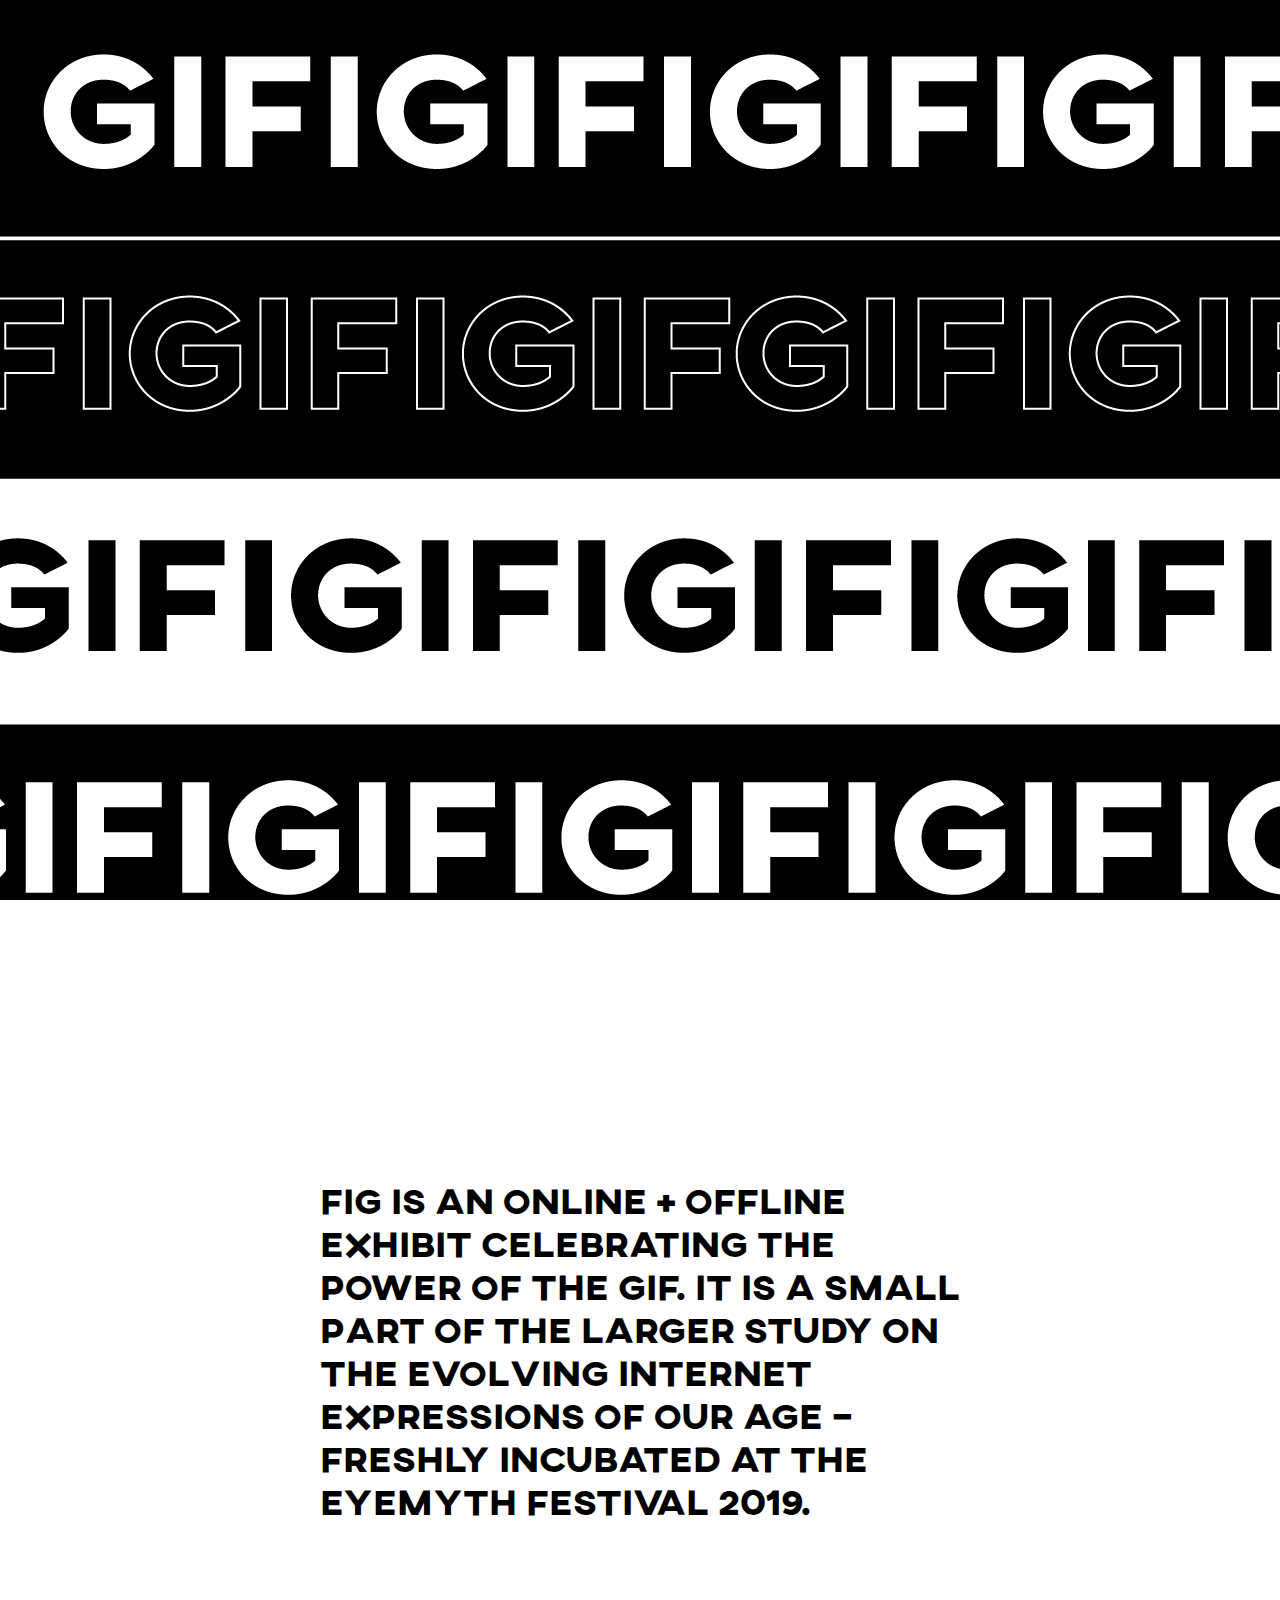
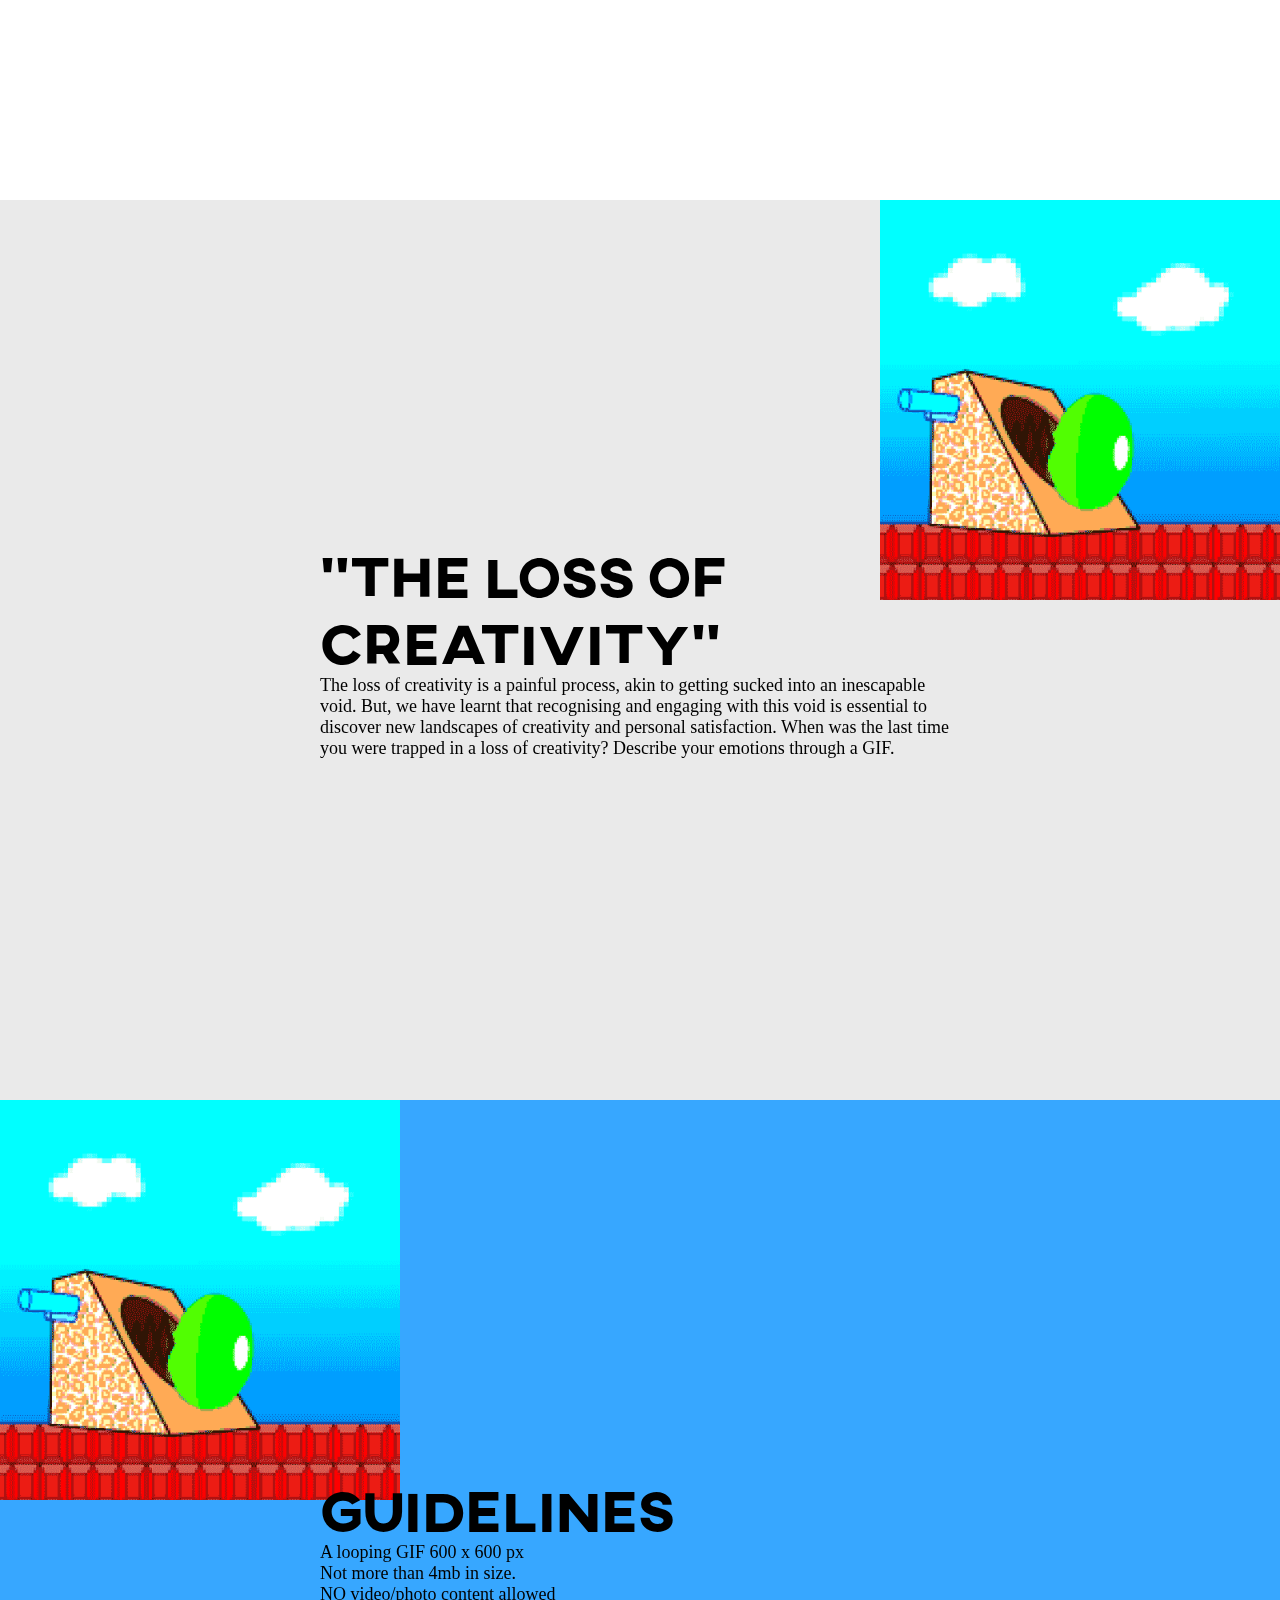
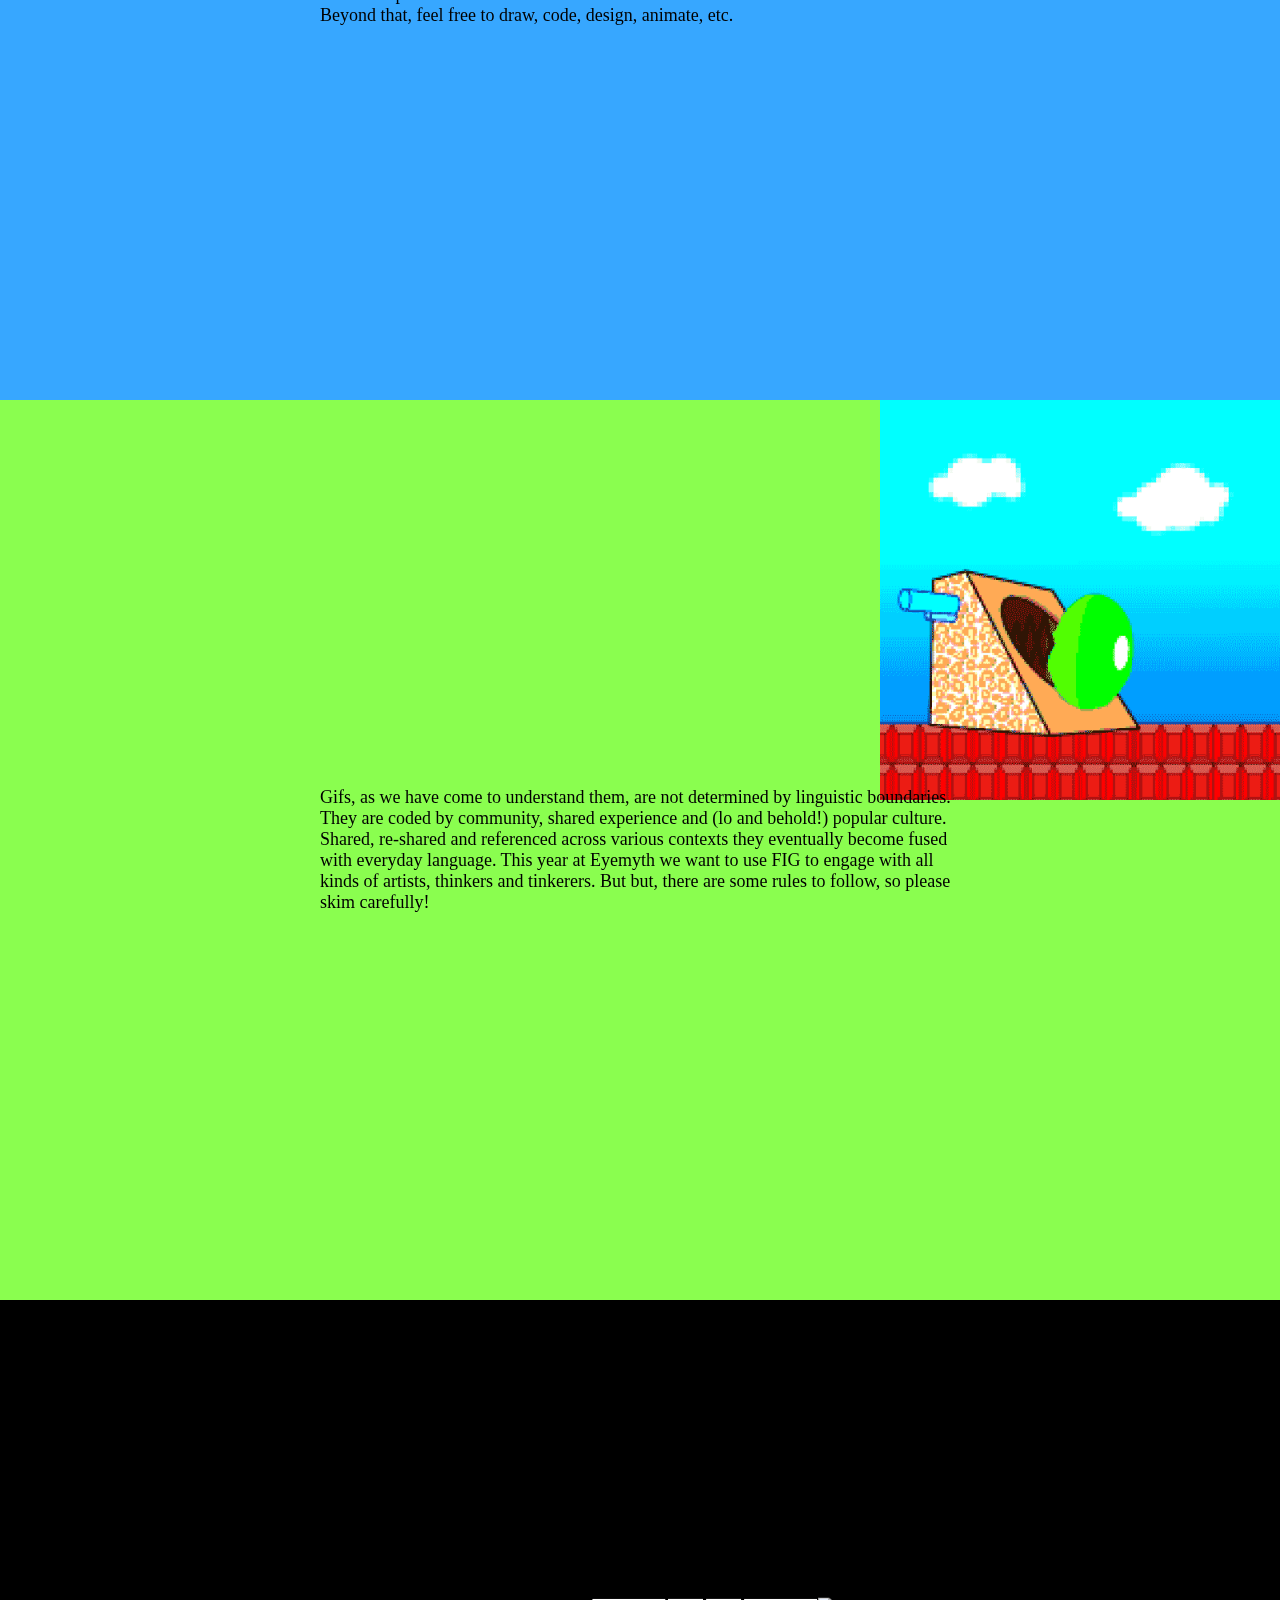
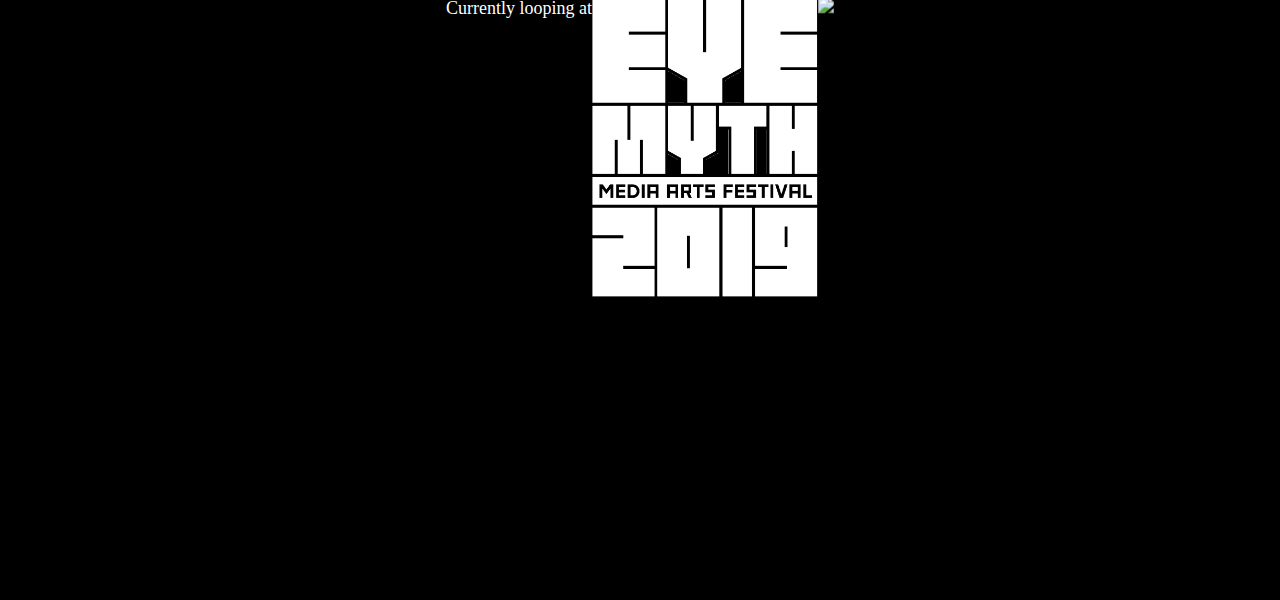
==== index.html @ 763820a2 "1.0" ====
<!DOCTYPE html>
<html lang="en">
<head>
     <link rel="stylesheet" href="assets/style.css">
  <meta charset="utf-8">
  <meta http-equiv="x-ua-compatible" content="ie=edge">
  <title>Fig Fest</title>
  <meta content="width=device-width, initial-scale=1" name="viewport" />
  <!-- <meta property="og:image" content="http://unboxfestival.com/upload/fb_image.jpg"> -->
  <!-- <meta property="og:image:type" content="image/jpg">
  <meta property="og:image:width" content="1024">
  <meta property="og:image:height" content="1024"> -->

<script src="assets/jquery.js"></script>
<script src="assets/nav.js"></script>
</head>
<body>

  <!-- <main class="Loop js-loop"> -->
<div class="block black">
  <img src="assets/header.jpg">
  <div class="fig1"></div>
  <div class="fig2"></div>
  <div class="fig3"></div>
  <div class="fig4"></div>
  <div class="opencall"><div class="submit"></div></div>
</div>

<div class="block white">
<div class="area intro">
FIG is an online + offline exhibit celebrating the power of the GIF. It is a small part of the larger study on
the evolving internet expressions of our age – freshly incubated at the Eyemyth Festival 2019.
</div>
</div>

<div class="block grey">
  <img class="gif1" src="assets/punching-machine.gif">
<div class="area theme">
<div class="heading">"The Loss of Creativity"</div>
<div class="writeup">The loss of creativity is a painful process, akin to getting sucked into an
  inescapable void. But, we have learnt that recognising and engaging with this void is
  essential to discover new landscapes of creativity and personal satisfaction. When was
  the last time you were trapped in a loss of creativity? Describe your emotions through a GIF.</div>
</div>
</div>

<div class="block blue">
  <img class="gif2" src="assets/punching-machine.gif">

<div class="area guidelines">
  <div class="heading">Guidelines</div>
  <div class="writeup">
<div>A looping GIF 600 x 600 px</div>

<div>Not more than 4mb in size.</div>

<div>NO video/photo content allowed</div>

<div>Beyond that, feel free to draw, code, design, animate, etc.</div>
</div>
</div>
</div>

<div class="block green">
  <img class="gif1" src="assets/punching-machine.gif">

  <div class="area theme">
    Gifs, as we have come to understand them, are not determined by linguistic boundaries.
    They are coded by community, shared experience and (lo and behold!) popular culture. Shared,
    re-shared and referenced across various contexts they eventually become fused with everyday language.

    This year at Eyemyth we want to use FIG to engage with all kinds of artists,
    thinkers and tinkerers. But but, there are some rules to follow, so please
    skim carefully!
  </div>
</div>
<div class="block black">

  <div class="area footer">
  <div>Currently looping at</div>
    <div class="logo">
    <img src="assets/eyemyth2019_logo.png">
  </div>
  <div class="eyemyth_gif">
<img src="assets/gaurav_2.gif">
</div>
  </div>
</div>


<!-- </main> -->









</body>
</html>
---- assets/style.css ----
@font-face {
font-family: axis_b;
src: url("AXIS-Extra-Bold-800.woff") format("woff");
}

html,
body {
  padding:0;
  margin:0;
  height: 100%;
  /* overflow: hidden; */
}

/* .Loop {
  position: relative;
  height: 100%;
  overflow: auto;
  -webkit-overflow-scrolling: touch;
}



::scrollbar {
  display: none;
} */

body{
color:#fff;
}

.block{
color:black;
font-size:18px;
position: relative;
  width:100vw;
  height:100vh;
}



.black{
  background-color: black;
}
.white{

background-color: white;
}
.intro{
  font-family: axis_b;
  font-size:36px;
  color:#000;
}
.grey{

  background-color: #EAEAEA;
}
.gif1{
  float:right;
  width:400px;
  position: sticky;
  position: -webkit-sticky;
  top:0;
}
.gif2{
  float:left;
  width:400px;
  position: sticky;
  position: -webkit-sticky;
  top:0;
}

.theme{
width:50%;
}
.heading{
  font-family: axis_b;
  font-size:56px;
}
.writeup{

}
.blue{
  background-color: #37A7FF;
}
.guidelines{
width:50%;
}
.green{
  background-color: #8AFE4F;
}
.area{
  /* background-color: grey; */
  top:50%;
  left:50%;
  transform:translate(-50%, -50%);
  /* margin:50px; */
  position: absolute;
}
.footer{
  color:white;
display: flex;
flex-wrap: nowrap;
}
.footer img{
height:300px;
}
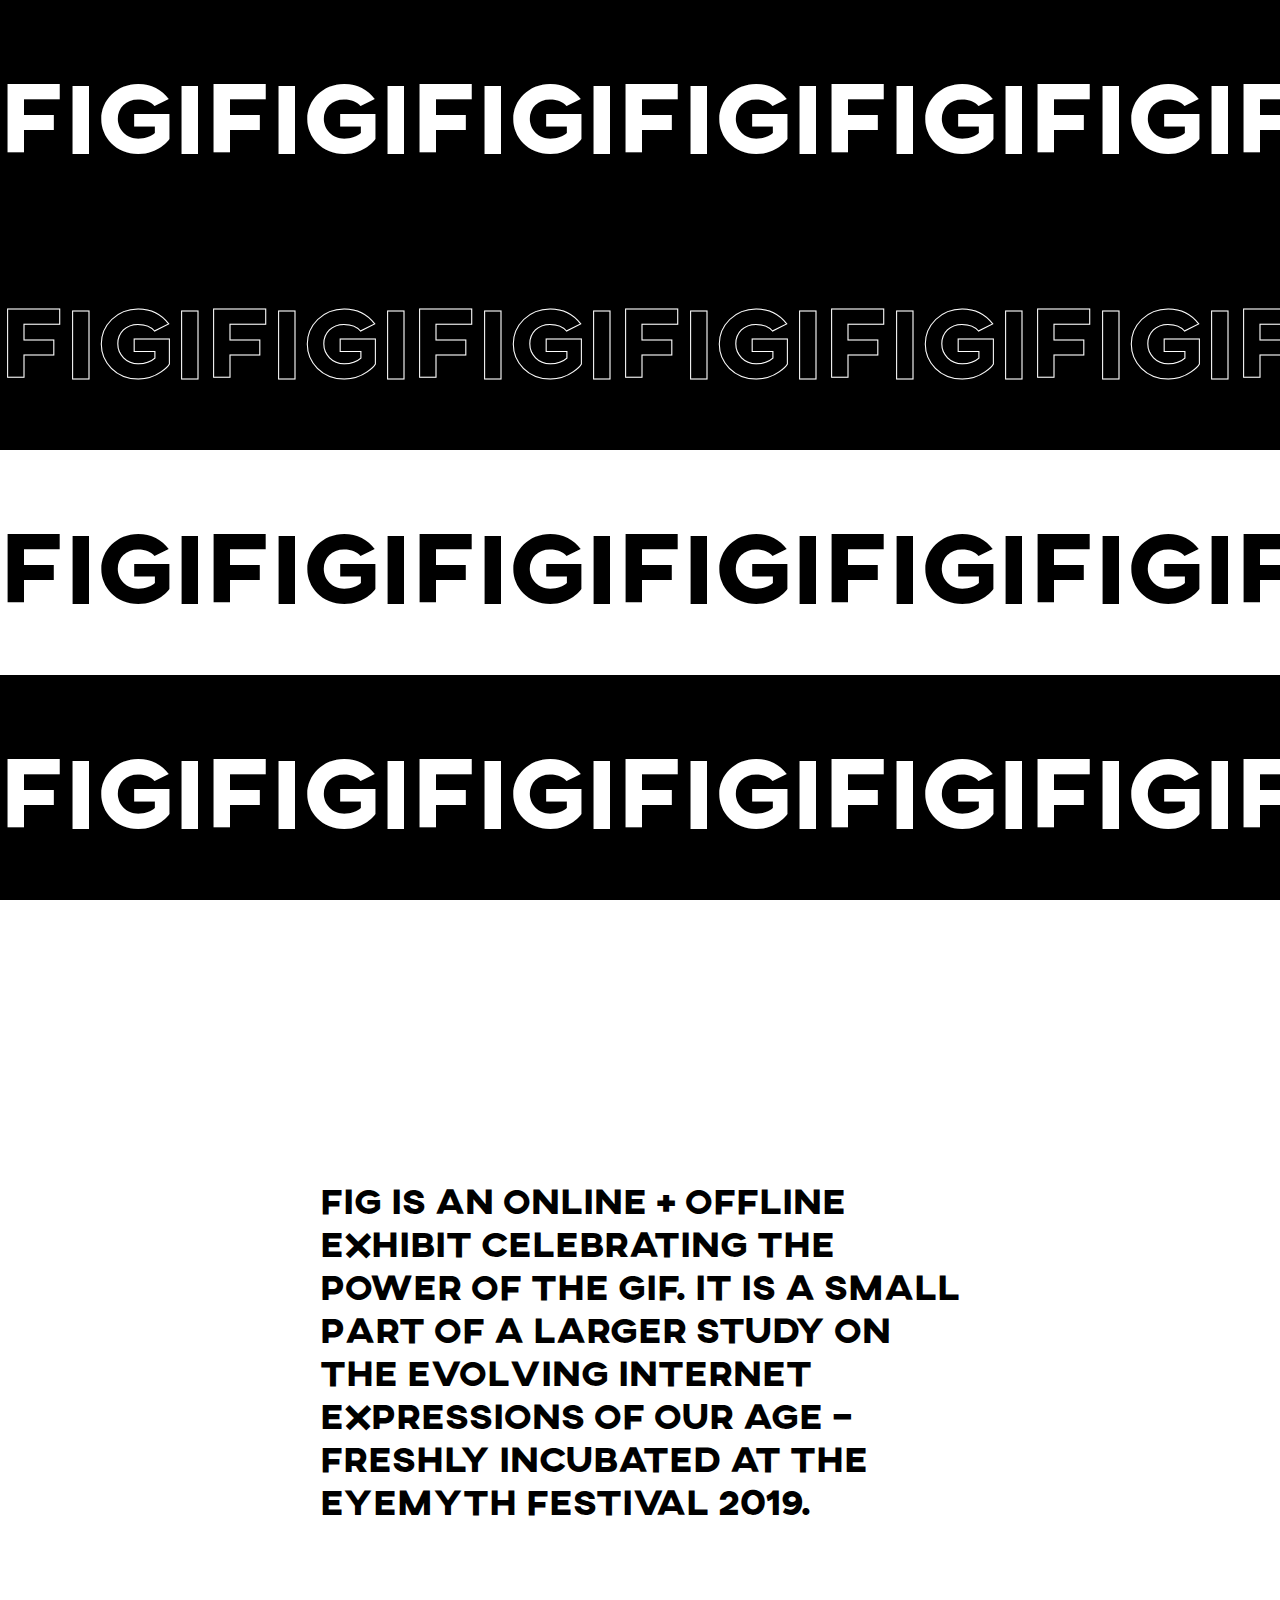
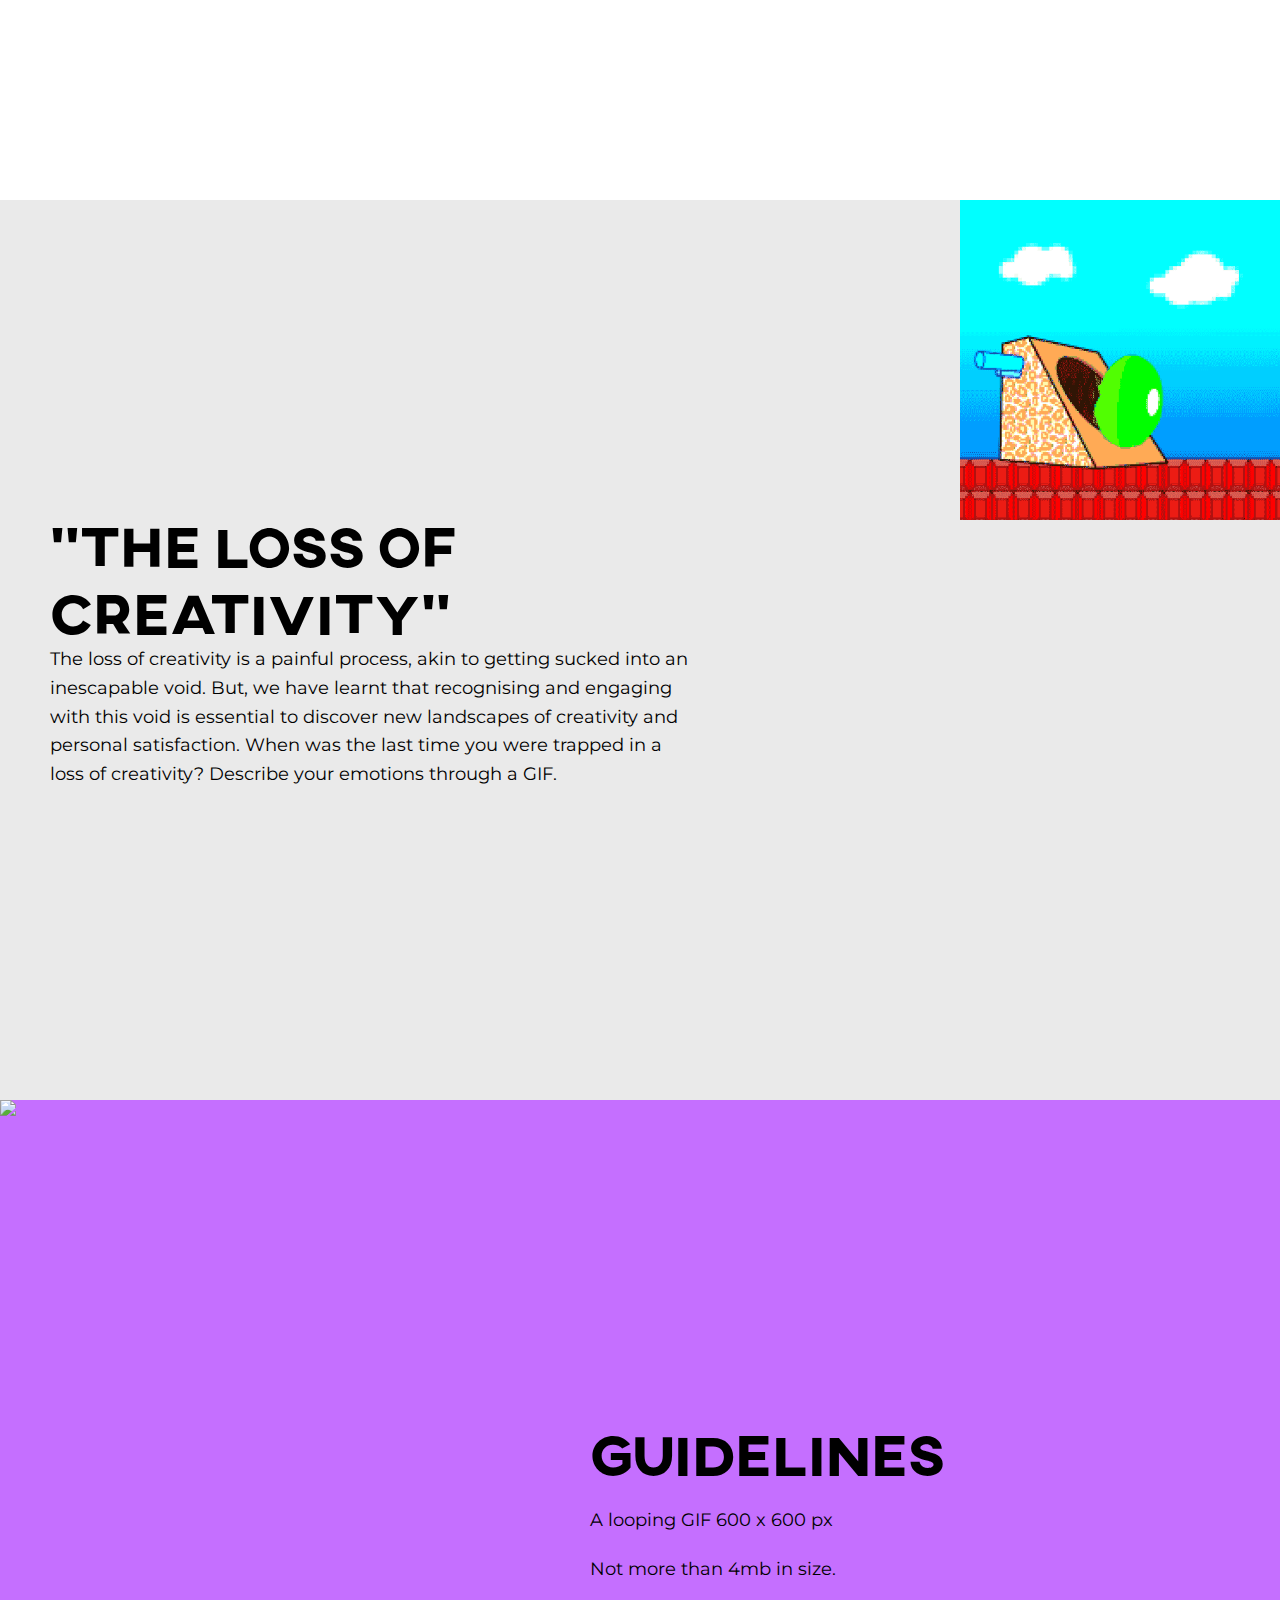
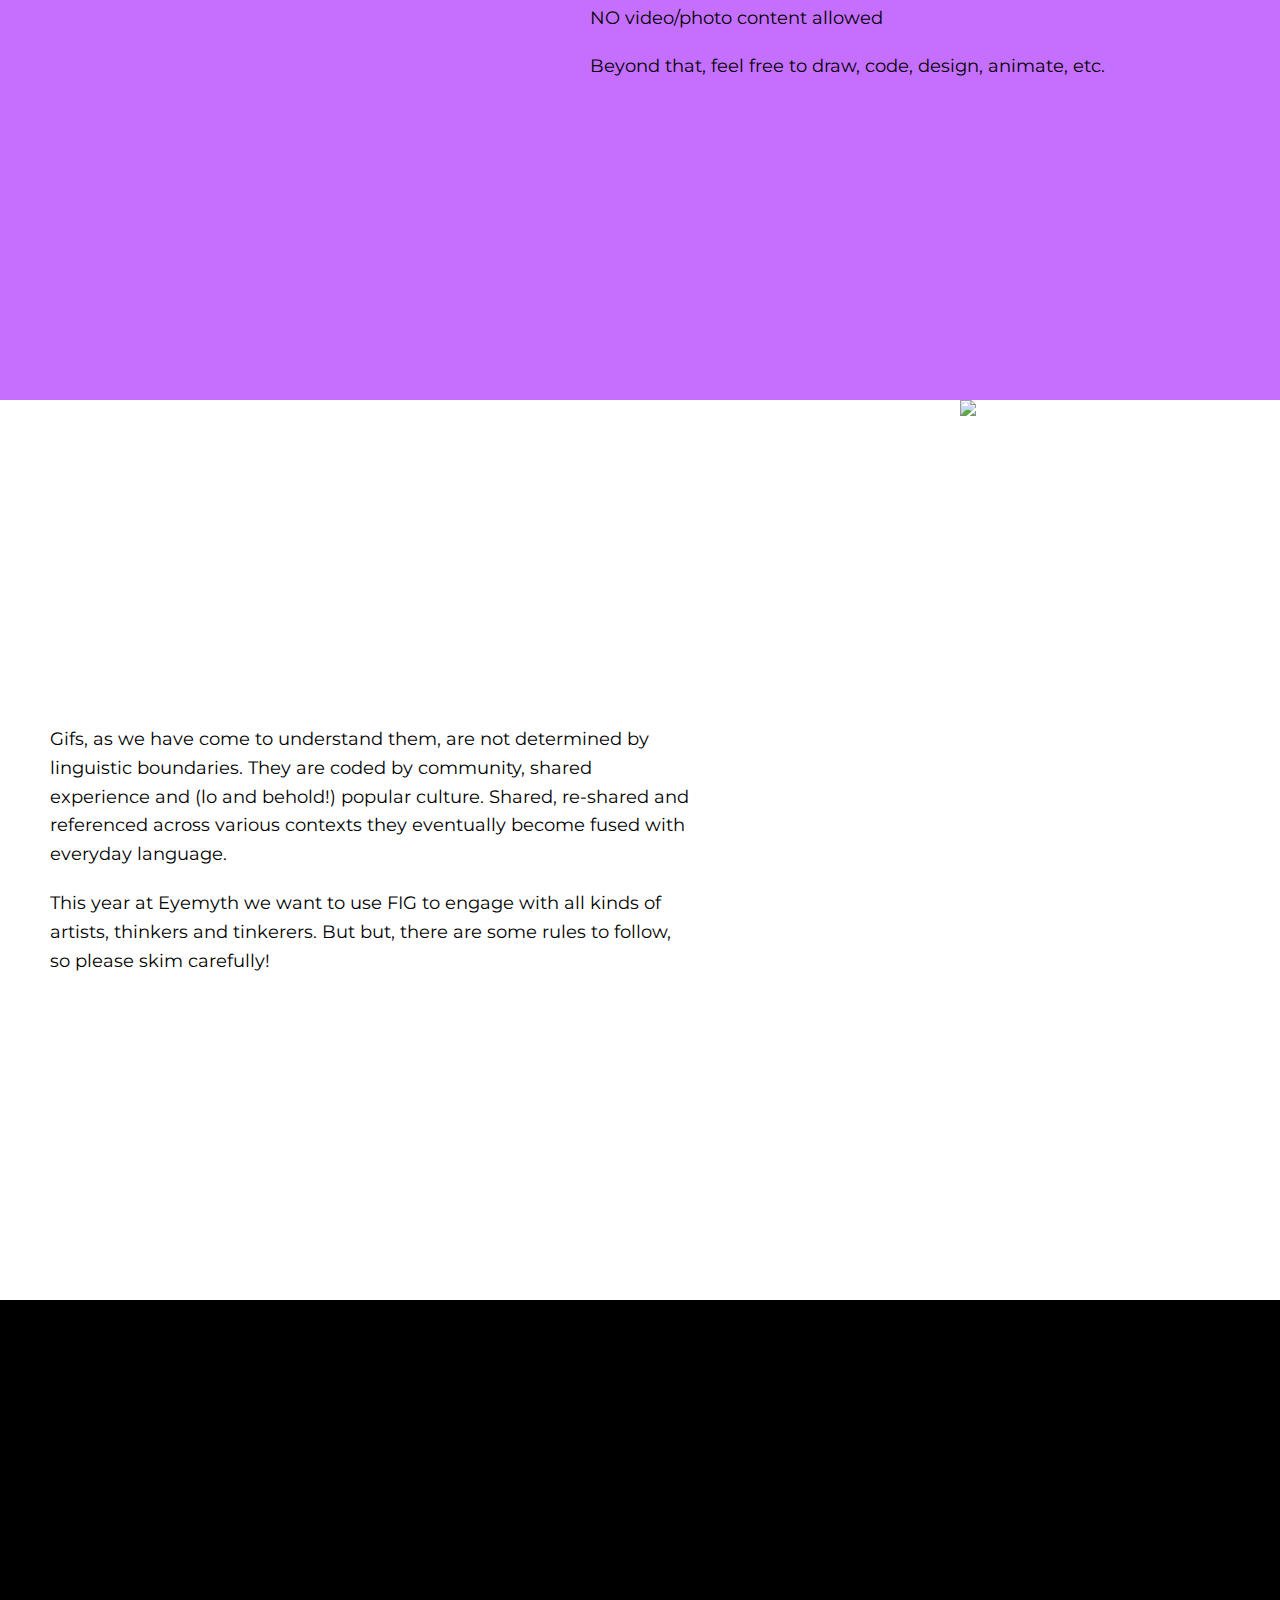
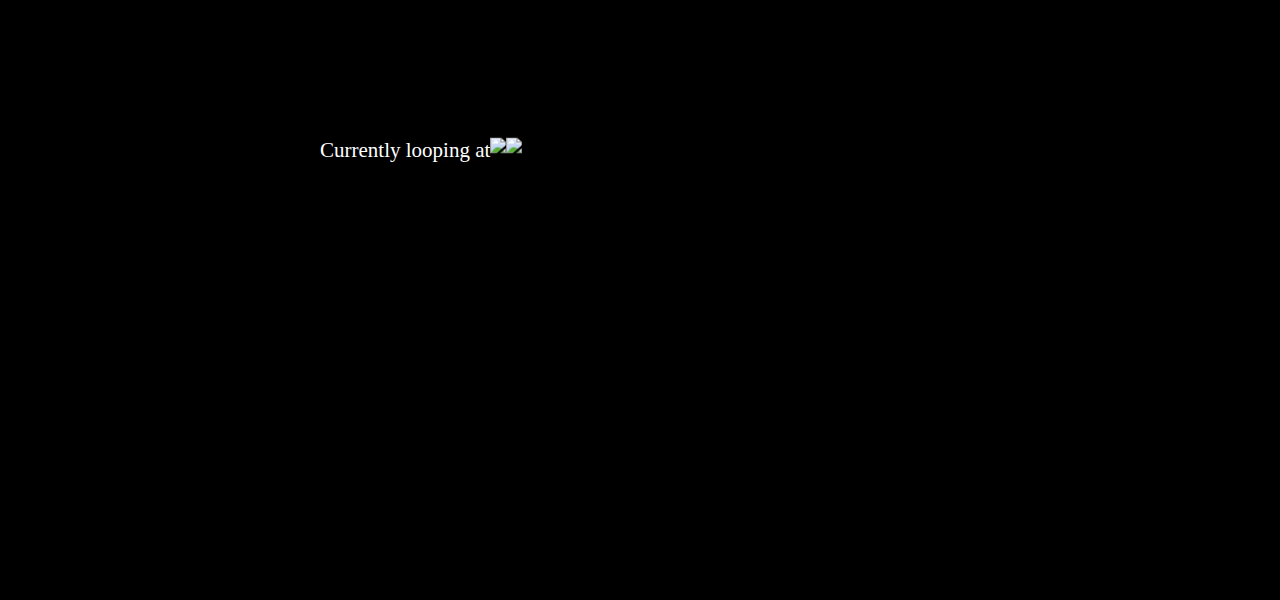
==== commit 4aba4f97: "version 1" ====
--- a/index.html
+++ b/index.html
@@ -2,6 +2,9 @@
 <html lang="en">
 <head>
      <link rel="stylesheet" href="assets/style.css">
+     <link href="https://fonts.googleapis.com/css?family=Nunito+Sans&display=swap" rel="stylesheet">
+     <link href="https://fonts.googleapis.com/css?family=Montserrat&display=swap" rel="stylesheet">
+     <link href="https://fonts.googleapis.com/css?family=Bentham&display=swap" rel="stylesheet">
   <meta charset="utf-8">
   <meta http-equiv="x-ua-compatible" content="ie=edge">
   <title>Fig Fest</title>
@@ -16,26 +19,30 @@
 </head>
 <body>
 
-  <!-- <main class="Loop js-loop"> -->
-<div class="block black">
-  <img src="assets/header.jpg">
-  <div class="fig1"></div>
-  <div class="fig2"></div>
-  <div class="fig3"></div>
-  <div class="fig4"></div>
-  <div class="opencall"><div class="submit"></div></div>
+  <main class="rick">
+    <div class="layer1">
+<div class="block black image">
+  <!-- <img src="assets/header.jpg"> -->
+  <div class="fig1"><div class="figtext"><div class="mover-1">FIGIFIGIFIGIFIGIFIGIFIGIFIGIFIGIFIGIFIGIFIGIFIGIFIGIFIGIFIGIFIGIFIGIFIG</div></div></div>
+  <div class="fig2"><div class="figtext"><div class="mover-2">FIGIFIGIFIGIFIGIFIGIFIGIFIGIFIGIFIGIFIGIFIGIFIGIFIGIFIGIFIGIFIGIFIGIFIG</div></div></div>
+  <div class="fig3"><div class="figtext"><div class="mover-3">FIGIFIGIFIGIFIGIFIGIFIGIFIGIFIGIFIGIFIGIFIGIFIGIFIGIFIGIFIGIFIGIFIGIFIG</div></div></div>
+  <div class="fig4"><div class="figtext"><div class="mover-4">FIGIFIGIFIGIFIGIFIGIFIGIFIGIFIGIFIGIFIGIFIGIFIGIFIGIFIGIFIGIFIGIFIGIFIG</div></div></div>
+  <a href="https://unboxfestival.typeform.com/to/xTHmVz" class="opencall"><div class="submit"><b>GO </b>FIG<b>URE</b></div></a>
 </div>
 
 <div class="block white">
-<div class="area intro">
-FIG is an online + offline exhibit celebrating the power of the GIF. It is a small part of the larger study on
+<div class="area">
+  <div class="intro">
+FIG is an ONLINE + OFFLINE exhibit celebrating the power of the GIF. It is a small part of a larger study on
 the evolving internet expressions of our age – freshly incubated at the Eyemyth Festival 2019.
+</div>
 </div>
 </div>
 
 <div class="block grey">
   <img class="gif1" src="assets/punching-machine.gif">
-<div class="area theme">
+<div class="area">
+  <div class="theme">
 <div class="heading">"The Loss of Creativity"</div>
 <div class="writeup">The loss of creativity is a painful process, akin to getting sucked into an
   inescapable void. But, we have learnt that recognising and engaging with this void is
@@ -43,52 +50,64 @@
   the last time you were trapped in a loss of creativity? Describe your emotions through a GIF.</div>
 </div>
 </div>
+</div>
 
 <div class="block blue">
-  <img class="gif2" src="assets/punching-machine.gif">
-
-<div class="area guidelines">
+<img class="gif2" src="assets/deepti_fig.gif">
+<div class="area">
+  <div class="guidelines">
   <div class="heading">Guidelines</div>
   <div class="writeup">
-<div>A looping GIF 600 x 600 px</div>
+<div  style="padding-top:20px">A looping GIF 600 x 600 px</div>
 
-<div>Not more than 4mb in size.</div>
+<div  style="padding-top:20px">Not more than 4mb in size.</div>
 
-<div>NO video/photo content allowed</div>
+<div  style="padding-top:20px">NO video/photo content allowed</div>
 
-<div>Beyond that, feel free to draw, code, design, animate, etc.</div>
+<div  style="padding-top:20px">Beyond that, feel free to draw, code, design, animate, etc.</div>
+</div>
 </div>
 </div>
 </div>
 
 <div class="block green">
-  <img class="gif1" src="assets/punching-machine.gif">
+<img class="gif1" src="assets/loss-of-creative-cloud.gif">
+  <div class="area">
+    <div class="theme">
+      <div class="writeup">
+    <div>Gifs, as we have come to understand them, are not determined by linguistic boundaries.
+    They are coded by community, shared experience and (lo and behold!) popular culture. Shared,
+    re-shared and referenced across various contexts they eventually become fused with everyday language.</div>
 
-  <div class="area theme">
-    Gifs, as we have come to understand them, are not determined by linguistic boundaries.
-    They are coded by community, shared experience and (lo and behold!) popular culture. Shared,
-    re-shared and referenced across various contexts they eventually become fused with everyday language.
-
-    This year at Eyemyth we want to use FIG to engage with all kinds of artists,
+    <div style="padding-top:20px">This year at Eyemyth we want to use FIG to engage with all kinds of artists,
     thinkers and tinkerers. But but, there are some rules to follow, so please
-    skim carefully!
+    skim carefully!</div>
+  </div>
+  </div>
   </div>
 </div>
-<div class="block black">
+<div class="block black2">
 
-  <div class="area footer">
-  <div>Currently looping at</div>
+  <div class="area">
+    <div class="footer">
+    <div class="sponsortext">Currently looping at</div>
+<div class="footer_images">
     <div class="logo">
-    <img src="assets/eyemyth2019_logo.png">
+    <img src="assets/eyemyth2019_logo.svg">
   </div>
   <div class="eyemyth_gif">
 <img src="assets/gaurav_2.gif">
 </div>
+</div>
+</div>
   </div>
 </div>
 
+</div>
 
-<!-- </main> -->
+
+
+</main>
 
 
 
--- a/assets/style.css
+++ b/assets/style.css
@@ -2,14 +2,21 @@
 font-family: axis_b;
 src: url("AXIS-Extra-Bold-800.woff") format("woff");
 }
-
+@font-face {
+font-family: stolz;
+src: url("The-Northern-Block-Ltd-Stolzl-Display-Medium.woff") format("woff");
+}
 html,
 body {
   padding:0;
   margin:0;
   height: 100%;
+  overflow: -moz-scrollbars-none;
+  -ms-overflow-style: none;
   /* overflow: hidden; */
 }
+body::-webkit-scrollbar { width: 0 !important }
+
 
 /* .Loop {
   position: relative;
@@ -29,23 +36,177 @@
 }
 
 .block{
+    overflow: hidden;
 color:black;
 font-size:18px;
 position: relative;
   width:100vw;
   height:100vh;
 }
-
-
-
-.black{
+.image{
+    overflow: hidden;
+  /* background-image: url("header.jpg"); */
+  background-repeat: no-repeat;
+  background-position: center;
+  background-size: cover;
+}
+.fig1{
+  color: white;
+width:100%;
+height:25vh;
+font-family: axis_b;
+background-color: black;
+position: relative;
+}
+.fig2{
+  position: relative;
+  color:black;
+  -webkit-text-stroke-width: 1px;
+   -webkit-text-stroke-color: white;
+width:100%;
+height:25vh;
+font-family: axis_b;
+background-color: black;
+}
+.fig3{
+  position: relative;
+color:black;
+width:100%;
+height:25vh;
+font-family: axis_b;
+background-color: white;
+}
+.fig4{
+  position: relative;
+  color:white;
+width:100%;
+height:25vh;
+font-family: axis_b;
+background-color: black;
+}
+.figtext{
+  font-size: 100px;
+  position: absolute;
+  top:50%;
+  left:0;
+
+  width:2565px;
+transform:translateY(-50%);
+  display: flex;
+  flex-wrap: nowrap;
+}
+.figtext .mover-1 {
+  animation: moveSlideshow 14s linear infinite;
+}
+.figtext .mover-2 {
+  animation: moveSlideshow 20s linear infinite;
+}
+.figtext .mover-3 {
+  animation: moveSlideshow 16s linear infinite;
+}
+.figtext .mover-4 {
+  animation: moveSlideshow 18s linear infinite;
+}
+@keyframes moveSlideshow {
+  100% {
+    transform: translateX(-66.6666%);
+  }
+}
+@keyframes moveSlideshow2 {
+  100% {
+    transform: translateX(66.6666%);
+  }
+}
+@keyframes moveSlideshow3 {
+  100% {
+    transform: translateX(66.6666%);
+  }
+}
+b{
+  color:#FF40FF;
+}
+.opencall{
+  opacity: 0;
+  text-decoration: none;
+  color:black;
+  font-family: axis_b;
+  top:50%;
+  left:50%;
+  transform-origin: center;
+line-height: 1;
+font-size: 21px;
+  transform: translate(-50%, -50%)rotate(-25deg);
+  position: fixed;
+  width:150px;
+  height:150px;
+  background-color: #8AFE4F;
+  border-radius:50%;
+}
+.opencallpop{
+  animation: pop .4s;
+}
+.block a:hover{
+  box-shadow:
+  inset 0 0 50px #fff,      /* inner white */
+  inset 20px 0 80px #f0f,   /* inner left magenta short */
+      inset -20px 0 80px #0ff,  /* inner right cyan short */
+      inset 20px 0 300px #f0f,  /* inner left magenta broad */
+      inset -20px 0 300px #0ff, /* inner right cyan broad */
+      0 0 20px #fff,            /* outer white */
+      -10px 0 40px #f0f,        /* outer left magenta */
+      10px 0 40px #0ff;         /* outer right cyan */
+
+}
+@keyframes pop {
+0%{
+transform: scale(.5)rotate(0deg);
+}
+50%{
+transform: scale(1.2)rotate(-30deg);
+}
+100%{
+transform: scale(1s)rotate(-25deg);
+}
+}
+.submit{
+  transform-origin: center;
+  top:50%;
+  left:50%;
+  transform: translate(-50%, -50%)rotate(2deg);
+  position: absolute;
+}
+.layer2{
+  /* z-index:2; */
+  /* position: absolute; */
+  top:0;
+  left:0;
+}
+.block2{
+  /* background-color: red; */
+  /* opacity: .5; */
+  width:100vw;
+  height:95vh;
+}
+
+.black,
+.black2{
+width:100vw;
   background-color: black;
 }
+.black img{
+  width:100vw;
+}
 .white{
 
 background-color: white;
 }
 .intro{
+  top:50%;
+  left:50%;
+  transform:translate(-50%, -50%);
+  position: absolute;
+  padding:50px;
+  width:50%;
   font-family: axis_b;
   font-size:36px;
   color:#000;
@@ -54,22 +215,24 @@
 
   background-color: #EAEAEA;
 }
+
 .gif1{
   float:right;
-  width:400px;
+  width:320px;
+  position: sticky;
+  position: -webkit-sticky;
+  top:0px;
+}
+.gif2{
+  float:left;
+  width:320px;
   position: sticky;
   position: -webkit-sticky;
   top:0;
 }
-.gif2{
-  float:left;
-  width:400px;
-  position: sticky;
-  position: -webkit-sticky;
-  top:0;
-}
 
 .theme{
+    padding:50px;
 width:50%;
 }
 .heading{
@@ -77,30 +240,171 @@
   font-size:56px;
 }
 .writeup{
-
+  line-height: 1.6;
+  font-family: 'Montserrat', sans-serif;
+font-size:18px;
+}
+a{
+  /* color: #33ccff; */
+  font-family: axis_b;
 }
 .blue{
-  background-color: #37A7FF;
+  background-color: #C56FFF;
 }
 .guidelines{
+  float:right;
+    padding:50px;
 width:50%;
 }
 .green{
-  background-color: #8AFE4F;
+  background-color: #fff;
 }
 .area{
+  /* background-color: red; */
+  width:100%;
   /* background-color: grey; */
   top:50%;
-  left:50%;
-  transform:translate(-50%, -50%);
+  left:0;
+  transform:translateY(-50%);
   /* margin:50px; */
   position: absolute;
 }
 .footer{
+  top:50%;
+  left:50%;
+  transform:translate(-50%, -50%);
+  position: absolute;
+  width:50%;
+    padding:50px;
   color:white;
 display: flex;
+flex-wrap: wrap;
+}
+.footer_images{
+display: flex;
 flex-wrap: nowrap;
 }
-.footer img{
+.logo img,
+.eyemyth_gif img{
 height:300px;
 }
+.sponsortext{
+  font-size: 21px;
+  color:white;
+  font-family: stolz;
+}
+@media (max-width:600px){
+.figtext{
+  font-size: 81px;
+}
+
+.intro{
+  padding:10px;
+  width:90%;
+  font-size:27px;
+}
+.area{
+  width:90%;
+  top:50%;
+  left:50%;
+  transform:translate(-50%, -50%);
+}
+.theme{
+  /* background-color: red; */
+    padding:10px;
+width:90%;
+}
+.heading{
+  font-family: axis_b;
+  font-size:32px;
+}
+.footer{
+  align-items: center;
+  justify-content: center;
+  /* background-color: blue; */
+  width:90%;
+    padding:10px;
+}
+.guidelines{
+  float:left;
+/* background-color: yellow; */
+    padding:10px;
+width:90%;
+}
+.logo img,
+.eyemyth_gif img{
+height:auto;
+width:200px;
+}
+.footer_images{
+  align-items: center;
+  justify-content: center;
+flex-wrap: wrap;
+}
+.sponsortext{
+  font-size: 18px;
+
+}
+.gif1,
+.gif2{
+  width:150px;
+}
+}
+
+@media (max-width:350px){
+  .figtext{
+    font-size: 70px;
+  }
+
+.intro{
+  padding:10px;
+  width:95%;
+  font-size:24px;
+}
+.area{
+  width:95%;
+  top:50%;
+  left:50%;
+  transform:translate(-50%, -50%);
+}
+.theme{
+  /* background-color: red; */
+    padding:10px;
+width:95%;
+}
+.heading{
+  font-family: axis_b;
+  font-size:30px;
+}
+.footer{
+  align-items: center;
+  justify-content: center;
+  /* background-color: blue; */
+  width:95%;
+    padding:10px;
+}
+.guidelines{
+  float:left;
+/* background-color: yellow; */
+    padding:10px;
+width:95%;
+}
+.logo img,
+.eyemyth_gif img{
+height:auto;
+width:150px;
+}
+.footer_images{
+  align-items: center;
+  justify-content: center;
+flex-wrap: wrap;
+}
+.sponsortext{
+  font-size: 14px;
+
+}
+.gif1,
+.gif2{
+  width:120px;
+}
+}
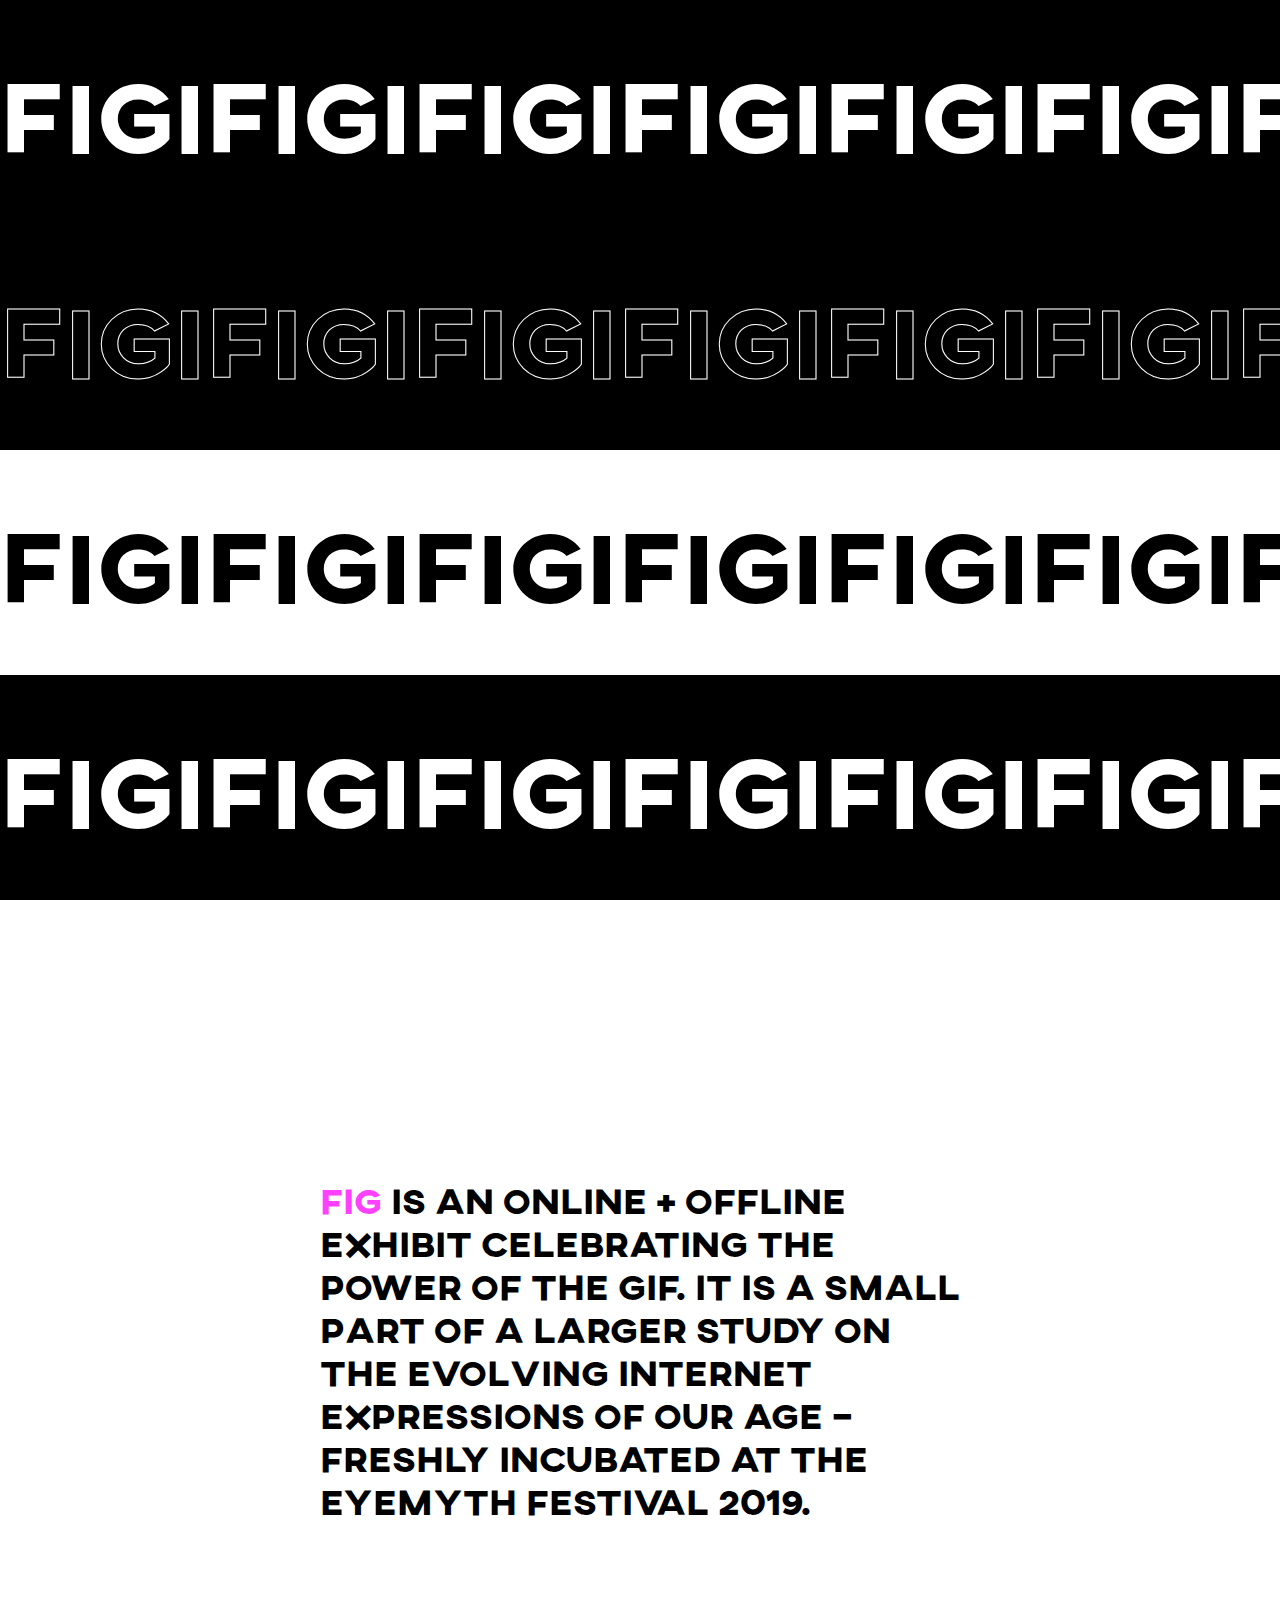
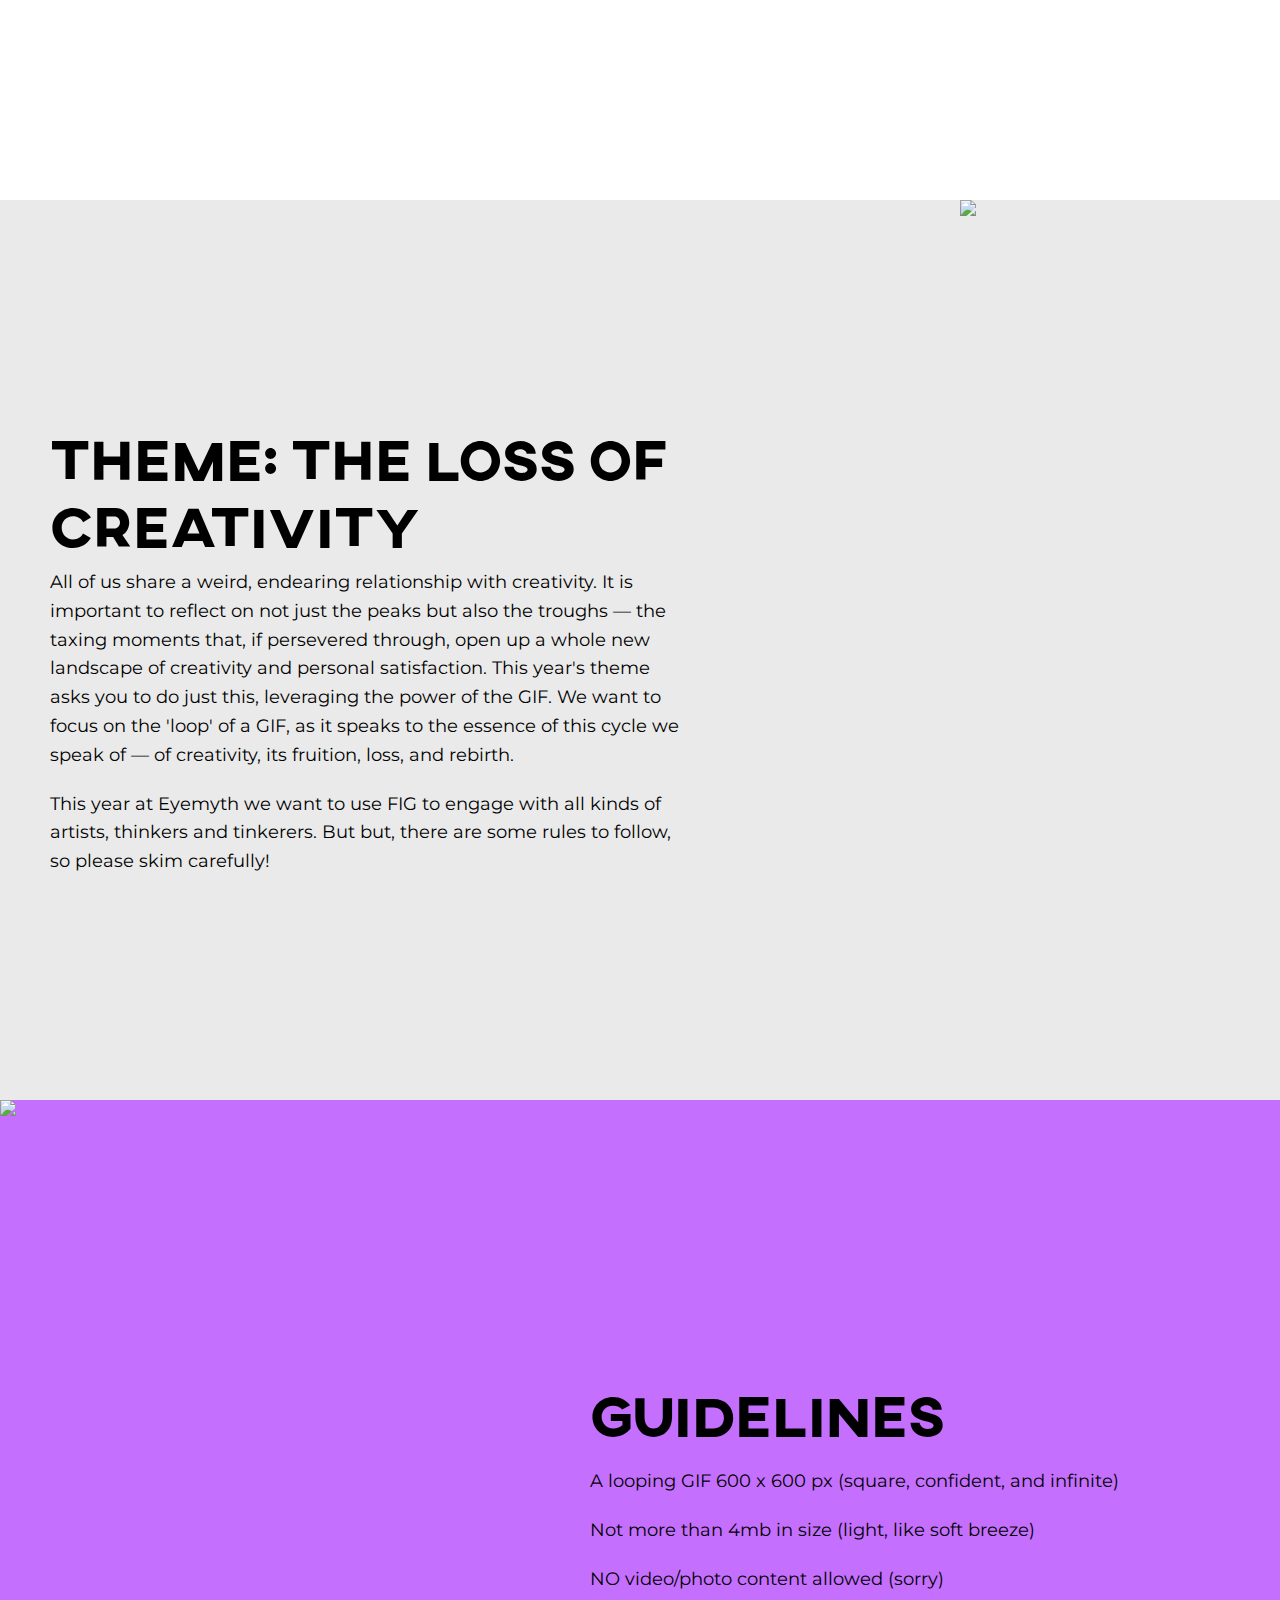
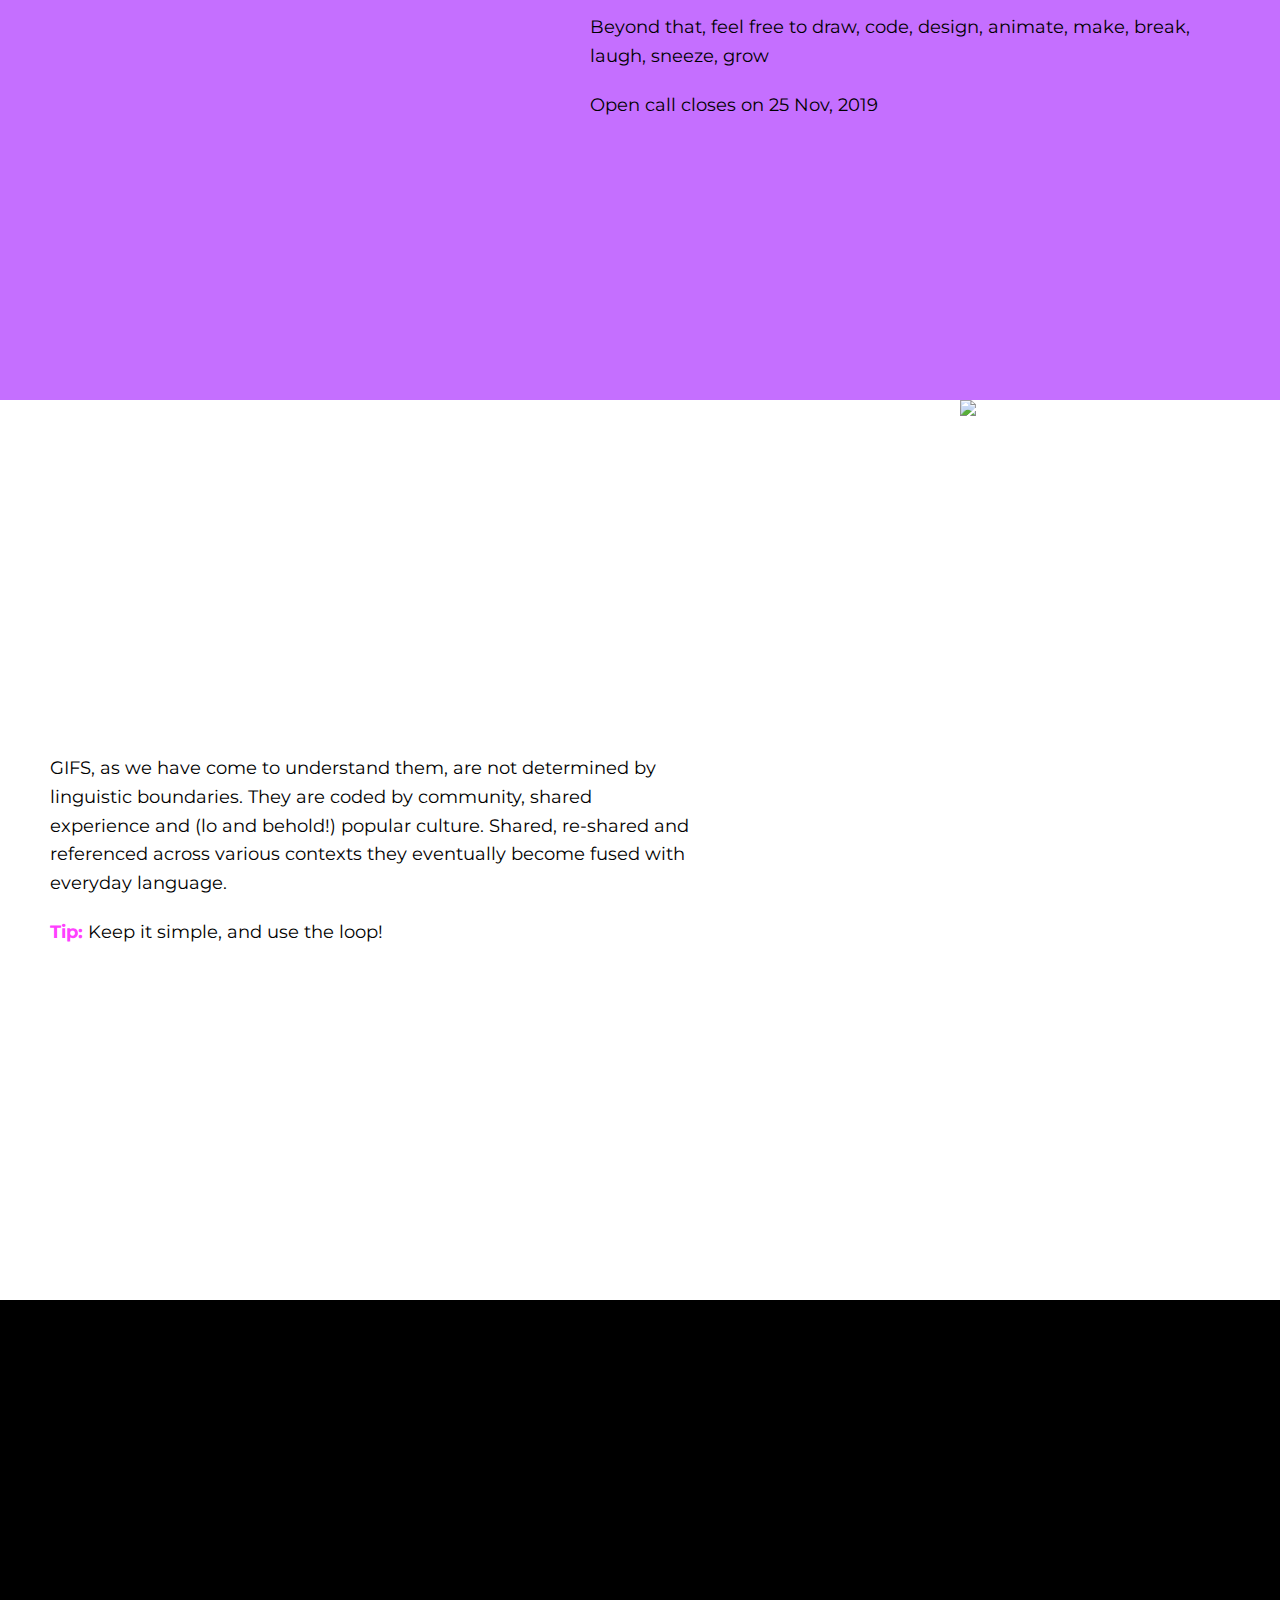
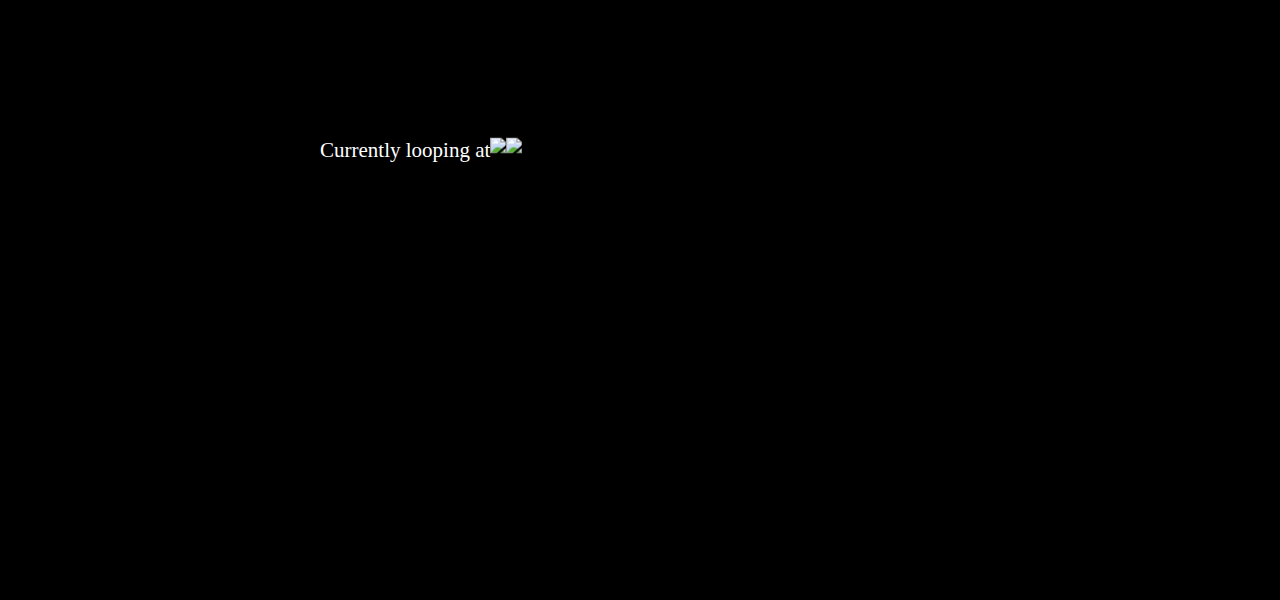
==== commit 7ee0cacf: "sda" ====
--- a/index.html
+++ b/index.html
@@ -3,7 +3,7 @@
 <head>
      <link rel="stylesheet" href="assets/style.css">
      <link href="https://fonts.googleapis.com/css?family=Nunito+Sans&display=swap" rel="stylesheet">
-     <link href="https://fonts.googleapis.com/css?family=Montserrat&display=swap" rel="stylesheet">
+<link href="https://fonts.googleapis.com/css?family=Montserrat:400,700&display=swap" rel="stylesheet">
      <link href="https://fonts.googleapis.com/css?family=Bentham&display=swap" rel="stylesheet">
   <meta charset="utf-8">
   <meta http-equiv="x-ua-compatible" content="ie=edge">
@@ -27,27 +27,39 @@
   <div class="fig2"><div class="figtext"><div class="mover-2">FIGIFIGIFIGIFIGIFIGIFIGIFIGIFIGIFIGIFIGIFIGIFIGIFIGIFIGIFIGIFIGIFIGIFIG</div></div></div>
   <div class="fig3"><div class="figtext"><div class="mover-3">FIGIFIGIFIGIFIGIFIGIFIGIFIGIFIGIFIGIFIGIFIGIFIGIFIGIFIGIFIGIFIGIFIGIFIG</div></div></div>
   <div class="fig4"><div class="figtext"><div class="mover-4">FIGIFIGIFIGIFIGIFIGIFIGIFIGIFIGIFIGIFIGIFIGIFIGIFIGIFIGIFIGIFIGIFIGIFIG</div></div></div>
+  <div class="fig5"><div class="figtext2"><div class="mover-5">OPEN&nbspCALL&nbspENDS&nbsp25&nbspNOV&nbsp2019&nbspOPEN&nbspCALL&nbspENDS&nbsp25&nbspNOV&nbsp2019&nbsp</div></div></div>
+
   <a href="https://unboxfestival.typeform.com/to/xTHmVz" class="opencall"><div class="submit"><b>GO </b>FIG<b>URE</b></div></a>
 </div>
 
 <div class="block white">
 <div class="area">
   <div class="intro">
-FIG is an ONLINE + OFFLINE exhibit celebrating the power of the GIF. It is a small part of a larger study on
+<b>FIG</b> is an ONLINE + OFFLINE exhibit celebrating the power of the GIF. It is a small part of a larger study on
 the evolving internet expressions of our age – freshly incubated at the Eyemyth Festival 2019.
 </div>
 </div>
 </div>
 
 <div class="block grey">
-  <img class="gif1" src="assets/punching-machine.gif">
+  <img class="gif1" src="assets/saket-ghaisas.gif">
 <div class="area">
   <div class="theme">
-<div class="heading">"The Loss of Creativity"</div>
-<div class="writeup">The loss of creativity is a painful process, akin to getting sucked into an
-  inescapable void. But, we have learnt that recognising and engaging with this void is
-  essential to discover new landscapes of creativity and personal satisfaction. When was
-  the last time you were trapped in a loss of creativity? Describe your emotions through a GIF.</div>
+<div class="heading">Theme: The Loss of Creativity</div>
+<div class="writeup" style="padding-top:10px">All of us share a weird, endearing relationship with creativity.
+  It is important to reflect on not just the peaks but also the troughs — the taxing moments that,
+  if persevered through, open up a whole new landscape of creativity and personal satisfaction.
+  This year's theme asks you to do just this, leveraging the power of the GIF. We want to focus
+  on the 'loop' of a GIF, as it speaks to the essence of this cycle we speak of — of creativity,
+  its fruition, loss, and rebirth.
+
+
+      <div style="padding-top:20px">This year at Eyemyth we want to use FIG to engage with all kinds of artists,
+      thinkers and tinkerers. But but, there are some rules to follow, so please
+      skim carefully!</div>
+    </div>
+
+
 </div>
 </div>
 </div>
@@ -58,13 +70,16 @@
   <div class="guidelines">
   <div class="heading">Guidelines</div>
   <div class="writeup">
-<div  style="padding-top:20px">A looping GIF 600 x 600 px</div>
+<div  style="padding-top:20px">A looping GIF 600 x 600 px (square, confident, and infinite)</div>
 
-<div  style="padding-top:20px">Not more than 4mb in size.</div>
+<div  style="padding-top:20px">Not more than 4mb in size (light, like soft breeze)</div>
 
-<div  style="padding-top:20px">NO video/photo content allowed</div>
+<div  style="padding-top:20px">NO video/photo content allowed (sorry)</div>
 
-<div  style="padding-top:20px">Beyond that, feel free to draw, code, design, animate, etc.</div>
+<div  style="padding-top:20px">Beyond that, feel free to draw, code, design, animate, make, break, laugh, sneeze, grow</div>
+
+<div class="dates" style="padding-top:20px">Open call closes on 25 Nov, 2019</div>
+<div></div>
 </div>
 </div>
 </div>
@@ -75,13 +90,11 @@
   <div class="area">
     <div class="theme">
       <div class="writeup">
-    <div>Gifs, as we have come to understand them, are not determined by linguistic boundaries.
+    <div>GIFS, as we have come to understand them, are not determined by linguistic boundaries.
     They are coded by community, shared experience and (lo and behold!) popular culture. Shared,
     re-shared and referenced across various contexts they eventually become fused with everyday language.</div>
+    <div class="dates" style="padding-top:20px"><b>Tip:</b> Keep it simple, and use the loop!</div>
 
-    <div style="padding-top:20px">This year at Eyemyth we want to use FIG to engage with all kinds of artists,
-    thinkers and tinkerers. But but, there are some rules to follow, so please
-    skim carefully!</div>
   </div>
   </div>
   </div>
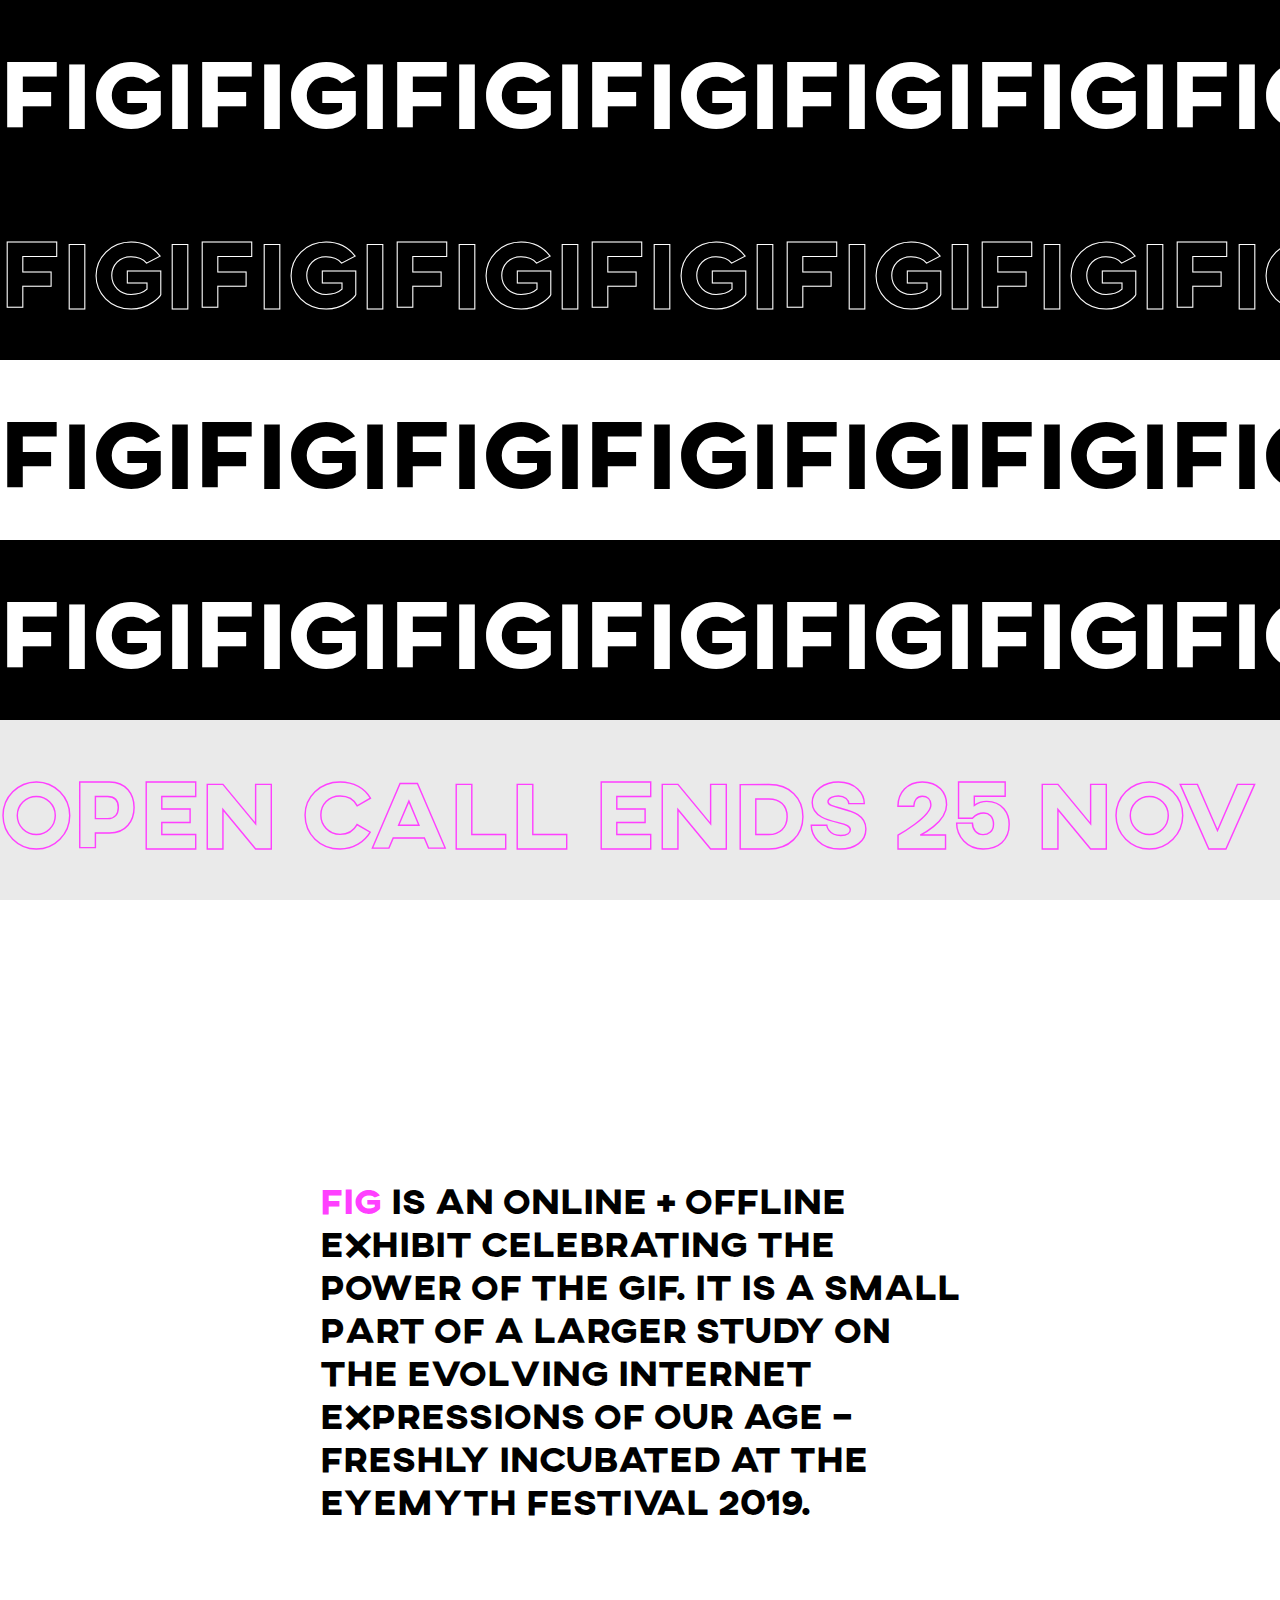
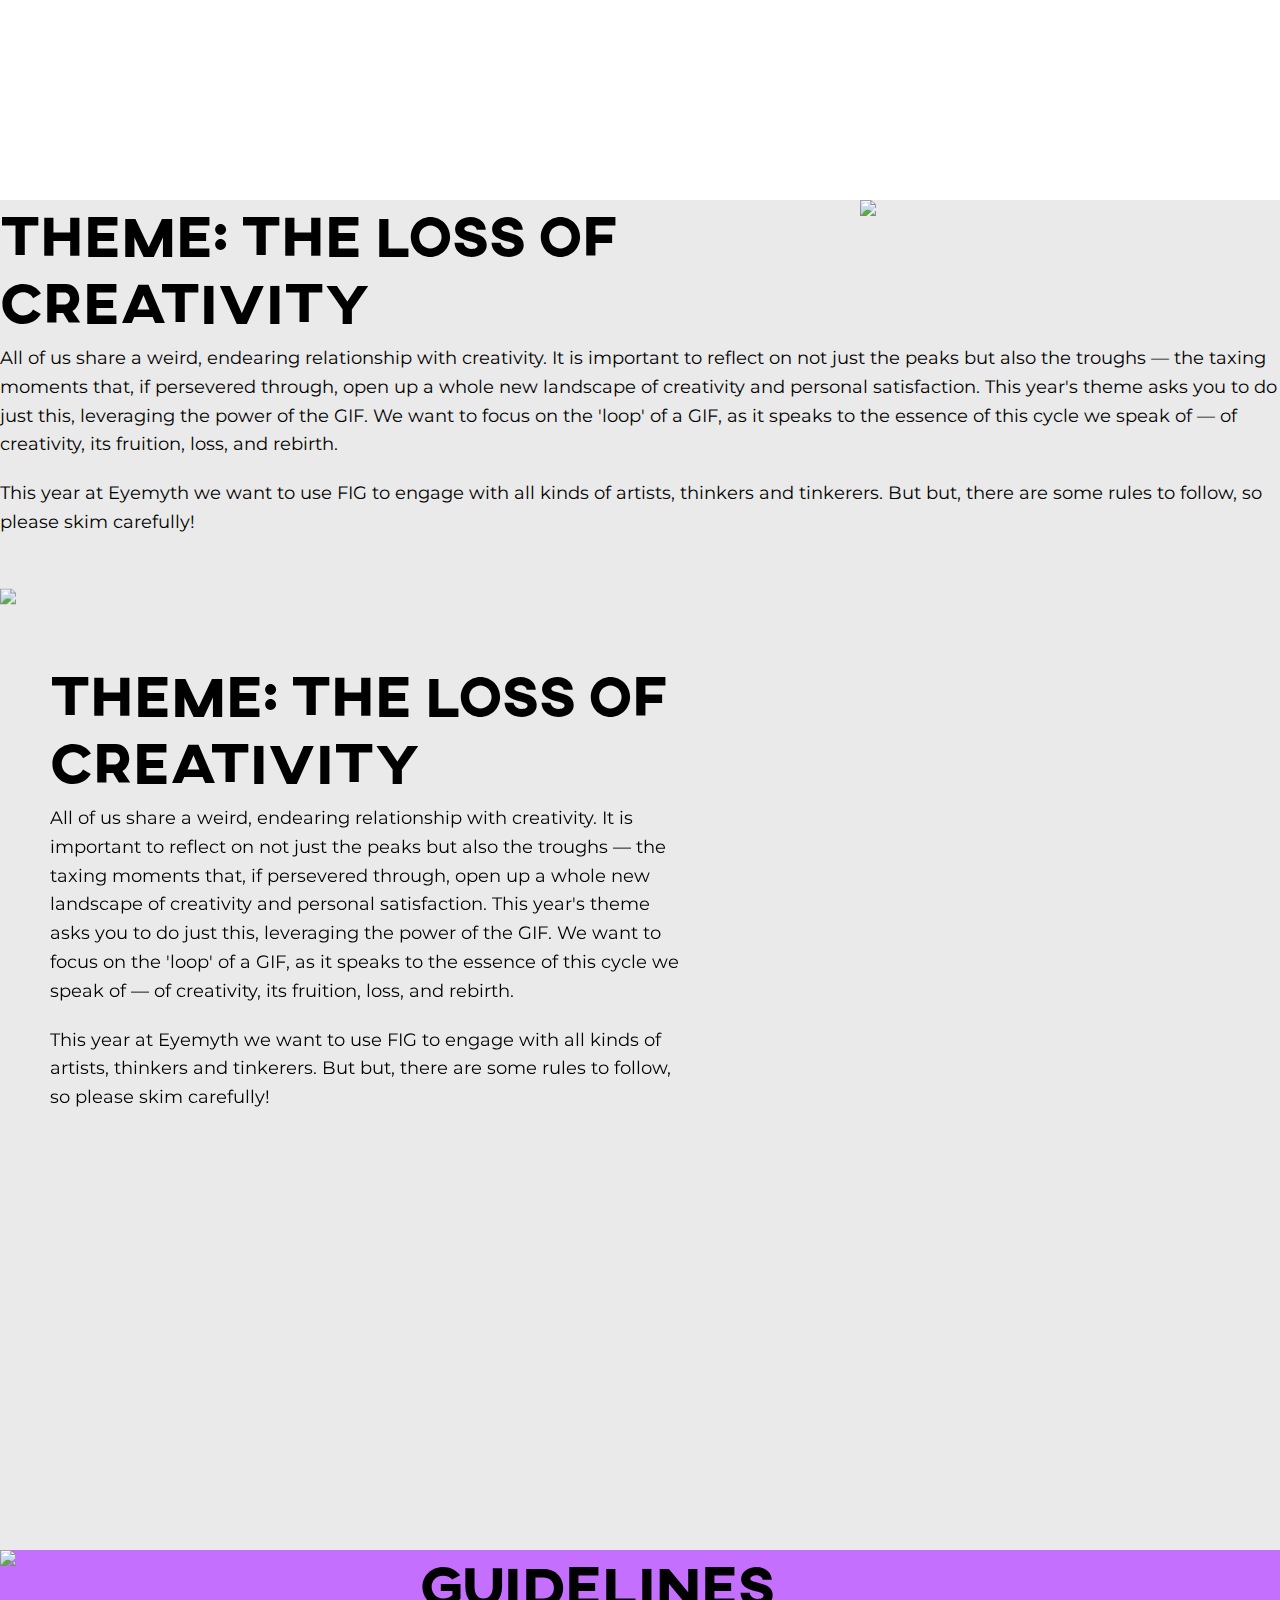
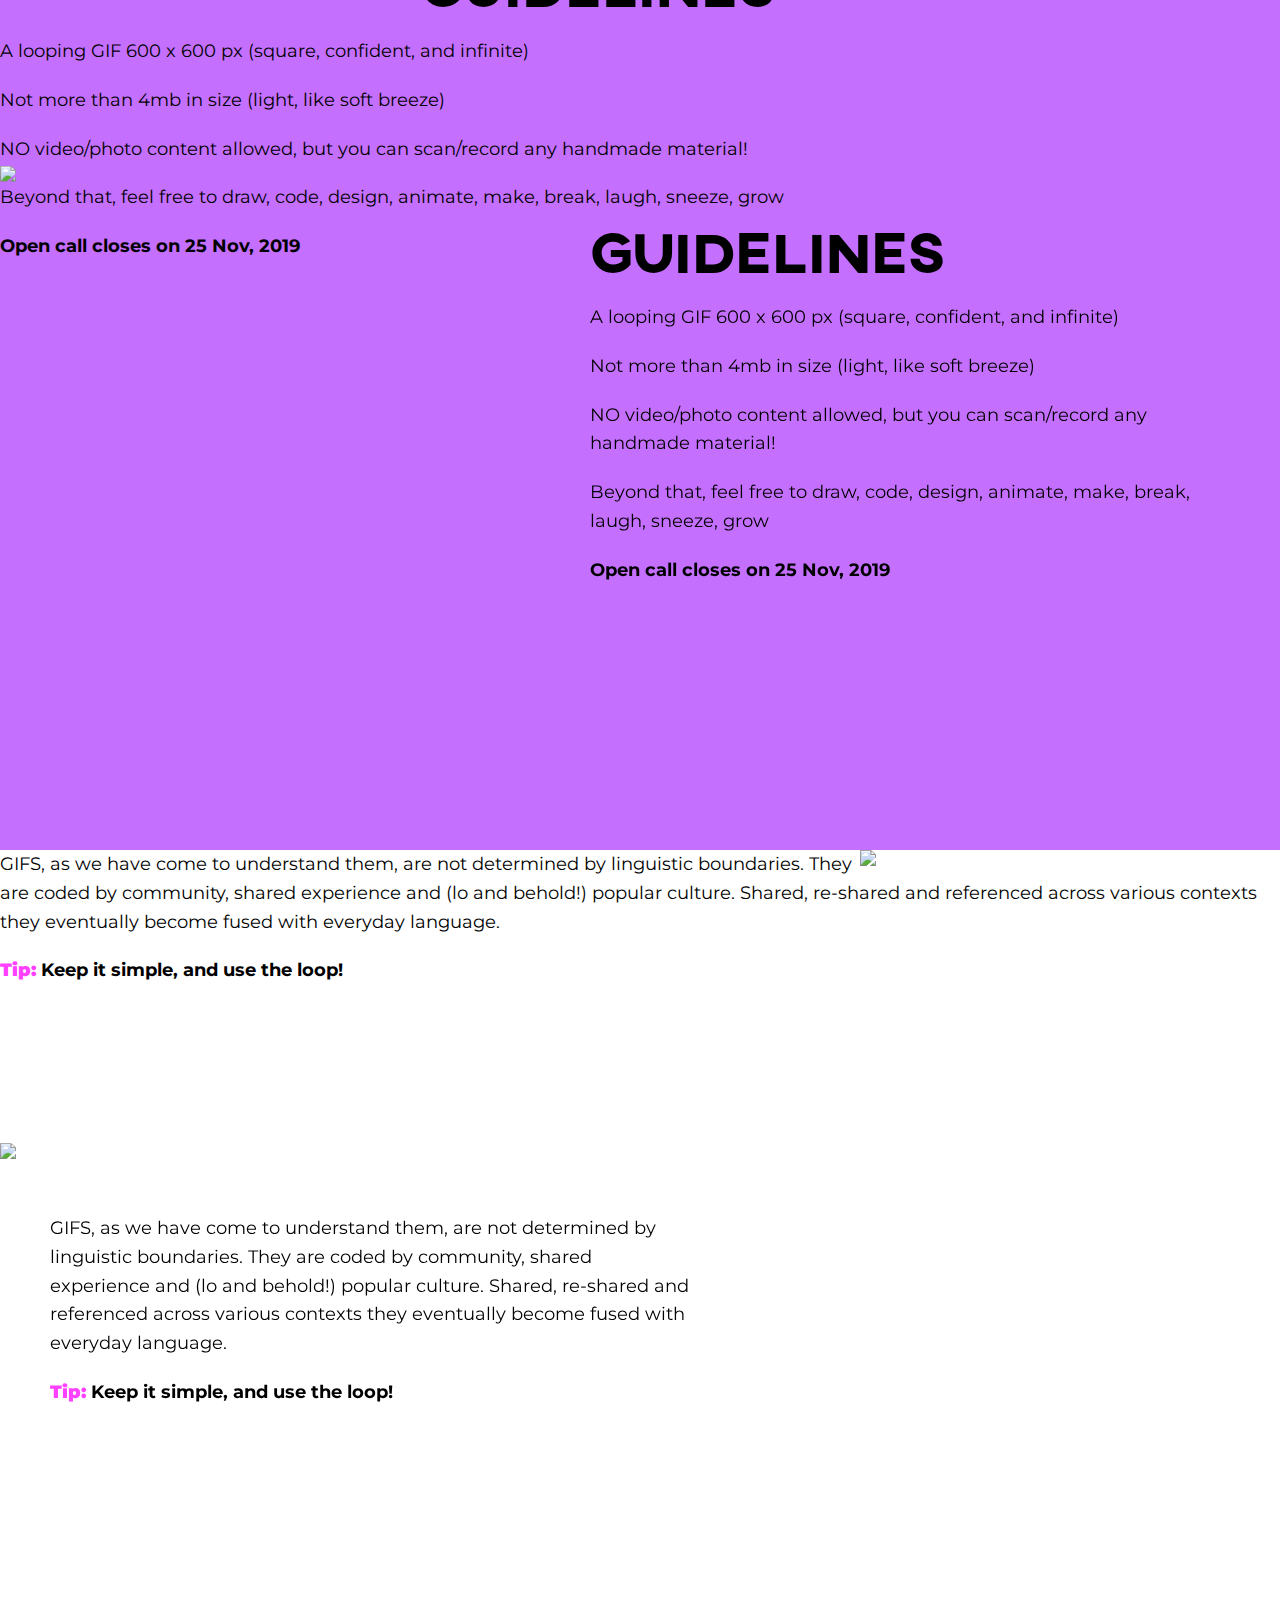
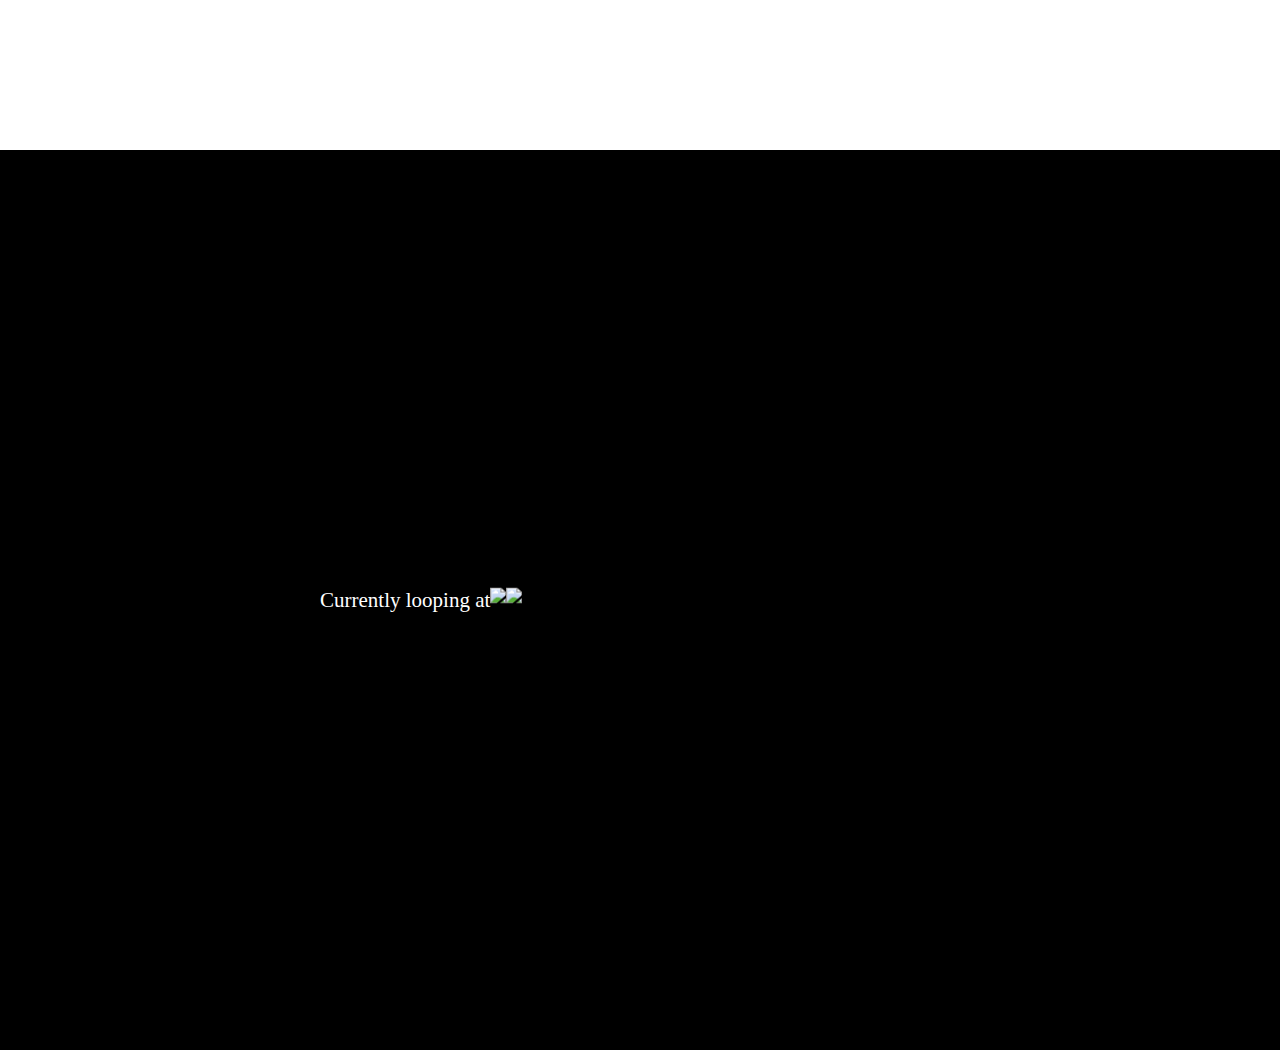
==== commit ffc5d012: "preview image fb" ====
--- a/index.html
+++ b/index.html
@@ -1,21 +1,24 @@
 <!DOCTYPE html>
 <html lang="en">
 <head>
+  <link rel="shortcut icon" href="assets/fig.png" />
      <link rel="stylesheet" href="assets/style.css">
      <link href="https://fonts.googleapis.com/css?family=Nunito+Sans&display=swap" rel="stylesheet">
 <link href="https://fonts.googleapis.com/css?family=Montserrat:400,700&display=swap" rel="stylesheet">
      <link href="https://fonts.googleapis.com/css?family=Bentham&display=swap" rel="stylesheet">
   <meta charset="utf-8">
   <meta http-equiv="x-ua-compatible" content="ie=edge">
-  <title>Fig Fest</title>
+  <title>GIF</title>
   <meta content="width=device-width, initial-scale=1" name="viewport" />
-  <!-- <meta property="og:image" content="http://unboxfestival.com/upload/fb_image.jpg"> -->
-  <!-- <meta property="og:image:type" content="image/jpg">
-  <meta property="og:image:width" content="1024">
-  <meta property="og:image:height" content="1024"> -->
-
 <script src="assets/jquery.js"></script>
 <script src="assets/nav.js"></script>
+
+<meta property="og:title" content="FIG">
+<meta property="og:description" content="What does the 'Loss of Creativity' mean to you?">
+<meta property="og:image" content="https://i.postimg.cc/bYnNXPKn/fig-previw2.jpg">
+<meta property="og:url" content="[url=https://postimg.cc/MXW8RCZZ][img]https://i.postimg.cc/MXW8RCZZ/fig-previw2.jpg[/img][/url]">
+<meta name="twitter:card" content="summary_large_image">
+
 </head>
 <body>
 
@@ -41,9 +44,31 @@
 </div>
 </div>
 
+<div>
+</div>
+
 <div class="block grey">
   <img class="gif1" src="assets/saket-ghaisas.gif">
+  <div class="theme2">
+
+<div class="heading">Theme: The Loss of Creativity</div>
+<div class="writeup" style="padding-top:10px">All of us share a weird, endearing relationship with creativity.
+  It is important to reflect on not just the peaks but also the troughs — the taxing moments that,
+  if persevered through, open up a whole new landscape of creativity and personal satisfaction.
+  This year's theme asks you to do just this, leveraging the power of the GIF. We want to focus
+  on the 'loop' of a GIF, as it speaks to the essence of this cycle we speak of — of creativity,
+  its fruition, loss, and rebirth.
+
+
+  <div style="padding-top:20px">This year at Eyemyth we want to use FIG to engage with all kinds of artists,
+ thinkers and tinkerers. But but, there are some rules to follow, so please
+skim carefully!</div>
+    </div>
+
+
+</div>
 <div class="area">
+    <img class="gif3" src="assets/saket-ghaisas.gif">
   <div class="theme">
 <div class="heading">Theme: The Loss of Creativity</div>
 <div class="writeup" style="padding-top:10px">All of us share a weird, endearing relationship with creativity.
@@ -54,9 +79,9 @@
   its fruition, loss, and rebirth.
 
 
-      <div style="padding-top:20px">This year at Eyemyth we want to use FIG to engage with all kinds of artists,
-      thinkers and tinkerers. But but, there are some rules to follow, so please
-      skim carefully!</div>
+  <div style="padding-top:20px">This year at Eyemyth we want to use FIG to engage with all kinds of artists,
+ thinkers and tinkerers. But but, there are some rules to follow, so please
+skim carefully!</div>
     </div>
 
 
@@ -66,7 +91,25 @@
 
 <div class="block blue">
 <img class="gif2" src="assets/deepti_fig.gif">
+<div class="guidelines2">
+<div class="heading">Guidelines</div>
+<div class="writeup">
+<div  style="padding-top:20px">A looping GIF 600 x 600 px (square, confident, and infinite)</div>
+
+<div  style="padding-top:20px">Not more than 4mb in size (light, like soft breeze)</div>
+
+<div  style="padding-top:20px">NO video/photo content allowed, but you can scan/record any handmade material!
+</div>
+
+<div  style="padding-top:20px">Beyond that, feel free to draw, code, design, animate, make, break, laugh, sneeze, grow</div>
+
+<div class="dates" style="padding-top:20px">Open call closes on 25 Nov, 2019</div>
+
+
+</div>
+</div>
 <div class="area">
+  <img class="gif3" src="assets/deepti_fig.gif">
   <div class="guidelines">
   <div class="heading">Guidelines</div>
   <div class="writeup">
@@ -74,12 +117,14 @@
 
 <div  style="padding-top:20px">Not more than 4mb in size (light, like soft breeze)</div>
 
-<div  style="padding-top:20px">NO video/photo content allowed (sorry)</div>
+<div  style="padding-top:20px">NO video/photo content allowed, but you can scan/record any handmade material!
+</div>
 
 <div  style="padding-top:20px">Beyond that, feel free to draw, code, design, animate, make, break, laugh, sneeze, grow</div>
 
 <div class="dates" style="padding-top:20px">Open call closes on 25 Nov, 2019</div>
-<div></div>
+
+
 </div>
 </div>
 </div>
@@ -87,7 +132,17 @@
 
 <div class="block green">
 <img class="gif1" src="assets/loss-of-creative-cloud.gif">
+<div class="theme2">
+  <div class="writeup">
+<div>GIFS, as we have come to understand them, are not determined by linguistic boundaries.
+They are coded by community, shared experience and (lo and behold!) popular culture. Shared,
+re-shared and referenced across various contexts they eventually become fused with everyday language.</div>
+<div class="dates" style="padding-top:20px"><b>Tip:</b> Keep it simple, and use the loop!</div>
+
+</div>
+</div>
   <div class="area">
+    <img class="gif3" src="assets/loss-of-creative-cloud.gif">
     <div class="theme">
       <div class="writeup">
     <div>GIFS, as we have come to understand them, are not determined by linguistic boundaries.
--- a/assets/style.css
+++ b/assets/style.css
@@ -1,410 +1,425 @@
 @font-face {
-font-family: axis_b;
-src: url("AXIS-Extra-Bold-800.woff") format("woff");
+    font-family: axis_b;
+    src: url("AXIS-Extra-Bold-800.woff") format("woff");
 }
 @font-face {
-font-family: stolz;
-src: url("The-Northern-Block-Ltd-Stolzl-Display-Medium.woff") format("woff");
-}
+    font-family: stolz;
+    src: url("The-Northern-Block-Ltd-Stolzl-Display-Medium.woff") format("woff");
+}
+
 html,
 body {
-  padding:0;
-  margin:0;
-  height: 100%;
-  overflow: -moz-scrollbars-none;
-  -ms-overflow-style: none;
-  /* overflow: hidden; */
+    padding:0;
+    margin:0;
+    height: 100%;
+    overflow: -moz-scrollbars-none;
+    -ms-overflow-style: none;
 }
 body::-webkit-scrollbar { width: 0 !important }
 
-
-/* .Loop {
-  position: relative;
-  height: 100%;
-  overflow: auto;
-  -webkit-overflow-scrolling: touch;
-}
-
-
-
-::scrollbar {
-  display: none;
-} */
-
 body{
-color:#fff;
+    color:#fff;
 }
 
 .block{
-    overflow: hidden;
-color:black;
-font-size:18px;
-position: relative;
-  width:100vw;
-  height:100vh;
+    /* overflow: hidden; */
+    color:black;
+    font-size:18px;
+    position: relative;
+    width:100vw;
+    height:100vh;
 }
 .image{
     overflow: hidden;
-  /* background-image: url("header.jpg"); */
-  background-repeat: no-repeat;
-  background-position: center;
-  background-size: cover;
+    background-repeat: no-repeat;
+    background-position: center;
+    background-size: cover;
 }
 .fig1{
-  color: white;
-width:100%;
-height:25vh;
-font-family: axis_b;
-background-color: black;
-position: relative;
+    color: white;
+    width:100%;
+    height:20vh;
+    font-family: axis_b;
+    background-color: black;
+    position: relative;
 }
 .fig2{
-  position: relative;
-  color:black;
-  -webkit-text-stroke-width: 1px;
-   -webkit-text-stroke-color: white;
-width:100%;
-height:25vh;
-font-family: axis_b;
-background-color: black;
+    position: relative;
+    color:black;
+    -webkit-text-stroke-width: 1px;
+    -webkit-text-stroke-color: white;
+    width:100%;
+    height:20vh;
+    font-family: axis_b;
+    background-color: black;
 }
 .fig3{
-  position: relative;
-color:black;
-width:100%;
-height:25vh;
-font-family: axis_b;
-background-color: white;
+    position: relative;
+    color:black;
+    width:100%;
+    height:20vh;
+    font-family: axis_b;
+    background-color: white;
 }
 .fig4{
-  position: relative;
-  color:white;
-width:100%;
-height:25vh;
-font-family: axis_b;
-background-color: black;
+    position: relative;
+    color:white;
+    width:100%;
+    height:20vh;
+    font-family: axis_b;
+    background-color: black;
+}
+.fig5{
+    position: relative;
+    width:100%;
+    height:20vh;
+    font-family: axis_b;
+    background-color: #EAEAEA;
+    color:#EAEAEA;
+    -webkit-text-stroke-width: 1.4px;
+    -webkit-text-stroke-color: #FF40FF;
+}
+.figtext2{
+    font-size: 95px;
+    position: absolute;
+    top:50%;
+    left:0;
+    /* width:2565px; */
+    transform:translateY(-50%);
+    display: flex;
+    flex-wrap: nowrap;
 }
 .figtext{
-  font-size: 100px;
-  position: absolute;
-  top:50%;
-  left:0;
-
-  width:2565px;
-transform:translateY(-50%);
-  display: flex;
-  flex-wrap: nowrap;
+    font-size: 95px;
+    position: absolute;
+    top:50%;
+    left:0;
+    width:2565px;
+    transform:translateY(-50%);
+    display: flex;
+    flex-wrap: nowrap;
 }
 .figtext .mover-1 {
-  animation: moveSlideshow 14s linear infinite;
+    animation: moveSlideshow 14s linear infinite;
 }
 .figtext .mover-2 {
-  animation: moveSlideshow 20s linear infinite;
+    animation: moveSlideshow 20s linear infinite;
 }
 .figtext .mover-3 {
-  animation: moveSlideshow 16s linear infinite;
+    animation: moveSlideshow 16s linear infinite;
 }
 .figtext .mover-4 {
-  animation: moveSlideshow 18s linear infinite;
+    animation: moveSlideshow 18s linear infinite;
+}
+.figtext2 .mover-5 {
+    animation: moveSlideshow2 18s linear infinite;
 }
 @keyframes moveSlideshow {
-  100% {
-    transform: translateX(-66.6666%);
-  }
+    100% {
+        transform: translateX(-66.6666%);
+    }
 }
 @keyframes moveSlideshow2 {
-  100% {
-    transform: translateX(66.6666%);
-  }
-}
-@keyframes moveSlideshow3 {
-  100% {
-    transform: translateX(66.6666%);
-  }
-}
+    100% {
+        transform: translateX(-66.6666%);
+    }
+}
+
 b{
-  color:#FF40FF;
+    color:#FF40FF;
 }
 .opencall{
-  opacity: 0;
-  text-decoration: none;
-  color:black;
-  font-family: axis_b;
-  top:50%;
-  left:50%;
-  transform-origin: center;
-line-height: 1;
-font-size: 21px;
-  transform: translate(-50%, -50%)rotate(-25deg);
-  position: fixed;
-  width:150px;
-  height:150px;
-  background-color: #8AFE4F;
-  border-radius:50%;
+    opacity: 0;
+    text-decoration: none;
+    color:black;
+    font-family: axis_b;
+    top:50%;
+    left:50%;
+    transform-origin: center;
+    line-height: 1;
+    font-size: 21px;
+    transform: translate(-50%, -50%)rotate(-25deg);
+    position: fixed;
+    width:150px;
+    height:150px;
+    background-color: #8AFE4F;
+    border-radius:50%;
 }
 .opencallpop{
-  animation: pop .4s;
+    animation: pop .4s;
 }
 .block a:hover{
-  box-shadow:
-  inset 0 0 50px #fff,      /* inner white */
-  inset 20px 0 80px #f0f,   /* inner left magenta short */
-      inset -20px 0 80px #0ff,  /* inner right cyan short */
-      inset 20px 0 300px #f0f,  /* inner left magenta broad */
-      inset -20px 0 300px #0ff, /* inner right cyan broad */
-      0 0 20px #fff,            /* outer white */
-      -10px 0 40px #f0f,        /* outer left magenta */
-      10px 0 40px #0ff;         /* outer right cyan */
+    box-shadow:
+        inset 0 0 50px #fff,      /* inner white */
+        inset 20px 0 80px #f0f,   /* inner left magenta short */
+        inset -20px 0 80px #0ff,  /* inner right cyan short */
+        inset 20px 0 300px #f0f,  /* inner left magenta broad */
+        inset -20px 0 300px #0ff, /* inner right cyan broad */
+        0 0 20px #fff,            /* outer white */
+        -10px 0 40px #f0f,        /* outer left magenta */
+        10px 0 40px #0ff;         /* outer right cyan */
 
 }
 @keyframes pop {
-0%{
-transform: scale(.5)rotate(0deg);
-}
-50%{
-transform: scale(1.2)rotate(-30deg);
-}
-100%{
-transform: scale(1s)rotate(-25deg);
-}
+    0%{
+        transform: scale(.5)rotate(0deg);
+    }
+    50%{
+        transform: scale(1.2)rotate(-30deg);
+    }
+    100%{
+        transform: scale(1s)rotate(-25deg);
+    }
 }
 .submit{
-  transform-origin: center;
-  top:50%;
-  left:50%;
-  transform: translate(-50%, -50%)rotate(2deg);
-  position: absolute;
+    transform-origin: center;
+    top:50%;
+    left:50%;
+    transform: translate(-50%, -50%)rotate(2deg);
+    position: absolute;
 }
 .layer2{
-  /* z-index:2; */
-  /* position: absolute; */
-  top:0;
-  left:0;
+    /* z-index:2; */
+    /* position: absolute; */
+    top:0;
+    left:0;
 }
 .block2{
-  /* background-color: red; */
-  /* opacity: .5; */
-  width:100vw;
-  height:95vh;
+    position: relative;
 }
 
 .black,
 .black2{
-width:100vw;
-  background-color: black;
+    width:100vw;
+    background-color: black;
 }
 .black img{
-  width:100vw;
+    width:100vw;
 }
 .white{
 
-background-color: white;
+    background-color: white;
 }
 .intro{
-  top:50%;
-  left:50%;
-  transform:translate(-50%, -50%);
-  position: absolute;
-  padding:50px;
-  width:50%;
-  font-family: axis_b;
-  font-size:36px;
-  color:#000;
+    top:50%;
+    left:50%;
+    transform:translate(-50%, -50%);
+    position: absolute;
+    padding:50px;
+    width:50%;
+    font-family: axis_b;
+    font-size:36px;
+    color:#000;
 }
 .grey{
-
-  background-color: #EAEAEA;
+    height:150vh !important;
+    background-color: #EAEAEA;
 }
 
 .gif1{
-  float:right;
-  width:320px;
-  position: sticky;
-  position: -webkit-sticky;
-  top:0px;
+    float:right;
+    width:420px;
+    position: sticky;
+    position: -webkit-sticky;
+    top:0px;
 }
 .gif2{
-  float:left;
-  width:320px;
-  position: sticky;
-  position: -webkit-sticky;
-  top:0;
+    float:left;
+    width:420px;
+    position: sticky;
+    position: -webkit-sticky;
+    top:0;
 }
 
 .theme{
     padding:50px;
-width:50%;
+    width:50%;
 }
 .heading{
-  font-family: axis_b;
-  font-size:56px;
+    font-family: axis_b;
+    font-size:56px;
 }
 .writeup{
-  line-height: 1.6;
-  font-family: 'Montserrat', sans-serif;
-font-size:18px;
+    line-height: 1.6;
+    font-family: 'Montserrat', sans-serif;
+    font-size:18px;
 }
 a{
-  /* color: #33ccff; */
-  font-family: axis_b;
+    /* color: #33ccff; */
+    font-family: axis_b;
 }
 .blue{
-  background-color: #C56FFF;
+    background-color: #C56FFF;
 }
 .guidelines{
-  float:right;
+    float:right;
     padding:50px;
-width:50%;
+    width:50%;
 }
 .green{
-  background-color: #fff;
+    background-color: #fff;
 }
 .area{
-  /* background-color: red; */
-  width:100%;
-  /* background-color: grey; */
-  top:50%;
-  left:0;
-  transform:translateY(-50%);
-  /* margin:50px; */
-  position: absolute;
+    /* background-color: red; */
+    width:100%;
+    /* background-color: grey; */
+    top:50%;
+    left:0;
+    transform:translateY(-50%);
+    /* margin:50px; */
+    position: absolute;
 }
 .footer{
-  top:50%;
-  left:50%;
-  transform:translate(-50%, -50%);
-  position: absolute;
-  width:50%;
+    top:50%;
+    left:50%;
+    transform:translate(-50%, -50%);
+    position: absolute;
+    width:50%;
     padding:50px;
-  color:white;
-display: flex;
-flex-wrap: wrap;
+    color:white;
+    display: flex;
+    flex-wrap: wrap;
 }
 .footer_images{
-display: flex;
-flex-wrap: nowrap;
+    display: flex;
+    flex-wrap: nowrap;
 }
 .logo img,
 .eyemyth_gif img{
-height:300px;
+    height:300px;
 }
 .sponsortext{
-  font-size: 21px;
-  color:white;
-  font-family: stolz;
-}
+    font-size: 21px;
+    color:white;
+    font-family: stolz;
+}
+.dates{
+    font-weight: 700;
+}
+@media (max-width:900px){
+    .gif1,
+    .gif2{
+        width:300px;
+    }
+
+}
+
 @media (max-width:600px){
-.figtext{
-  font-size: 81px;
-}
-
-.intro{
-  padding:10px;
-  width:90%;
-  font-size:27px;
-}
-.area{
-  width:90%;
-  top:50%;
-  left:50%;
-  transform:translate(-50%, -50%);
-}
-.theme{
-  /* background-color: red; */
-    padding:10px;
-width:90%;
-}
-.heading{
-  font-family: axis_b;
-  font-size:32px;
-}
-.footer{
-  align-items: center;
-  justify-content: center;
-  /* background-color: blue; */
-  width:90%;
-    padding:10px;
-}
-.guidelines{
-  float:left;
-/* background-color: yellow; */
-    padding:10px;
-width:90%;
-}
-.logo img,
-.eyemyth_gif img{
-height:auto;
-width:200px;
-}
-.footer_images{
-  align-items: center;
-  justify-content: center;
-flex-wrap: wrap;
-}
-.sponsortext{
-  font-size: 18px;
-
-}
-.gif1,
-.gif2{
-  width:150px;
-}
+    .writeup{
+        font-size:16px;
+    }
+    .figtext{
+        font-size: 81px;
+    }
+    .opencall{
+        width:100px;
+        height:100px;
+        font-size: 16px;
+    }
+
+    .intro{
+        padding:10px;
+        width:90%;
+        font-size:24px;
+    }
+    .heading{
+        font-size:24px;
+    }
+    .area{
+        width:90%;
+        top:50%;
+        left:50%;
+        transform:translate(-50%, -50%);
+    }
+    .theme{
+        /* background-color: red; */
+        padding:5px;
+        width:60%;
+    }
+
+    .footer{
+        align-items: center;
+        justify-content: center;
+        /* background-color: blue; */
+        width:90%;
+        padding:10px;
+    }
+    .guidelines{
+        padding:5px;
+        width:60%;
+    }
+    .logo img,
+    .eyemyth_gif img{
+        height:auto;
+        width:200px;
+    }
+    .footer_images{
+        align-items: center;
+        justify-content: center;
+        flex-wrap: wrap;
+    }
+    .sponsortext{
+        font-size: 18px;
+
+    }
+    .gif1,
+    .gif2{
+        width:120px;
+    }
 }
 
 @media (max-width:350px){
-  .figtext{
-    font-size: 70px;
-  }
-
-.intro{
-  padding:10px;
-  width:95%;
-  font-size:24px;
-}
-.area{
-  width:95%;
-  top:50%;
-  left:50%;
-  transform:translate(-50%, -50%);
-}
-.theme{
-  /* background-color: red; */
-    padding:10px;
-width:95%;
-}
-.heading{
-  font-family: axis_b;
-  font-size:30px;
-}
-.footer{
-  align-items: center;
-  justify-content: center;
-  /* background-color: blue; */
-  width:95%;
-    padding:10px;
-}
-.guidelines{
-  float:left;
-/* background-color: yellow; */
-    padding:10px;
-width:95%;
-}
-.logo img,
-.eyemyth_gif img{
-height:auto;
-width:150px;
-}
-.footer_images{
-  align-items: center;
-  justify-content: center;
-flex-wrap: wrap;
-}
-.sponsortext{
-  font-size: 14px;
-
-}
-.gif1,
-.gif2{
-  width:120px;
-}
-}
+    .heading{
+        font-size: 21px;
+    }
+    .writeup{
+        font-size: 15px;
+    }
+    .figtext{
+        font-size: 70px;
+    }
+
+    .intro{
+        padding:10px;
+        width:95%;
+    }
+    .area{
+        width:95%;
+        top:50%;
+        left:50%;
+        transform:translate(-50%, -50%);
+    }
+    .theme{
+        width:60%;
+    }
+
+    .footer{
+        align-items: center;
+        justify-content: center;
+        /* background-color: blue; */
+        width:95%;
+        padding:10px;
+    }
+    .guidelines{
+
+        width:60%;
+    }
+    .logo img,
+    .eyemyth_gif img{
+        height:auto;
+        width:150px;
+    }
+    .footer_images{
+        align-items: center;
+        justify-content: center;
+        flex-wrap: wrap;
+    }
+    .sponsortext{
+        font-size: 14px;
+
+    }
+    .gif1,
+    .gif2{
+        width:120px;
+    }
+}
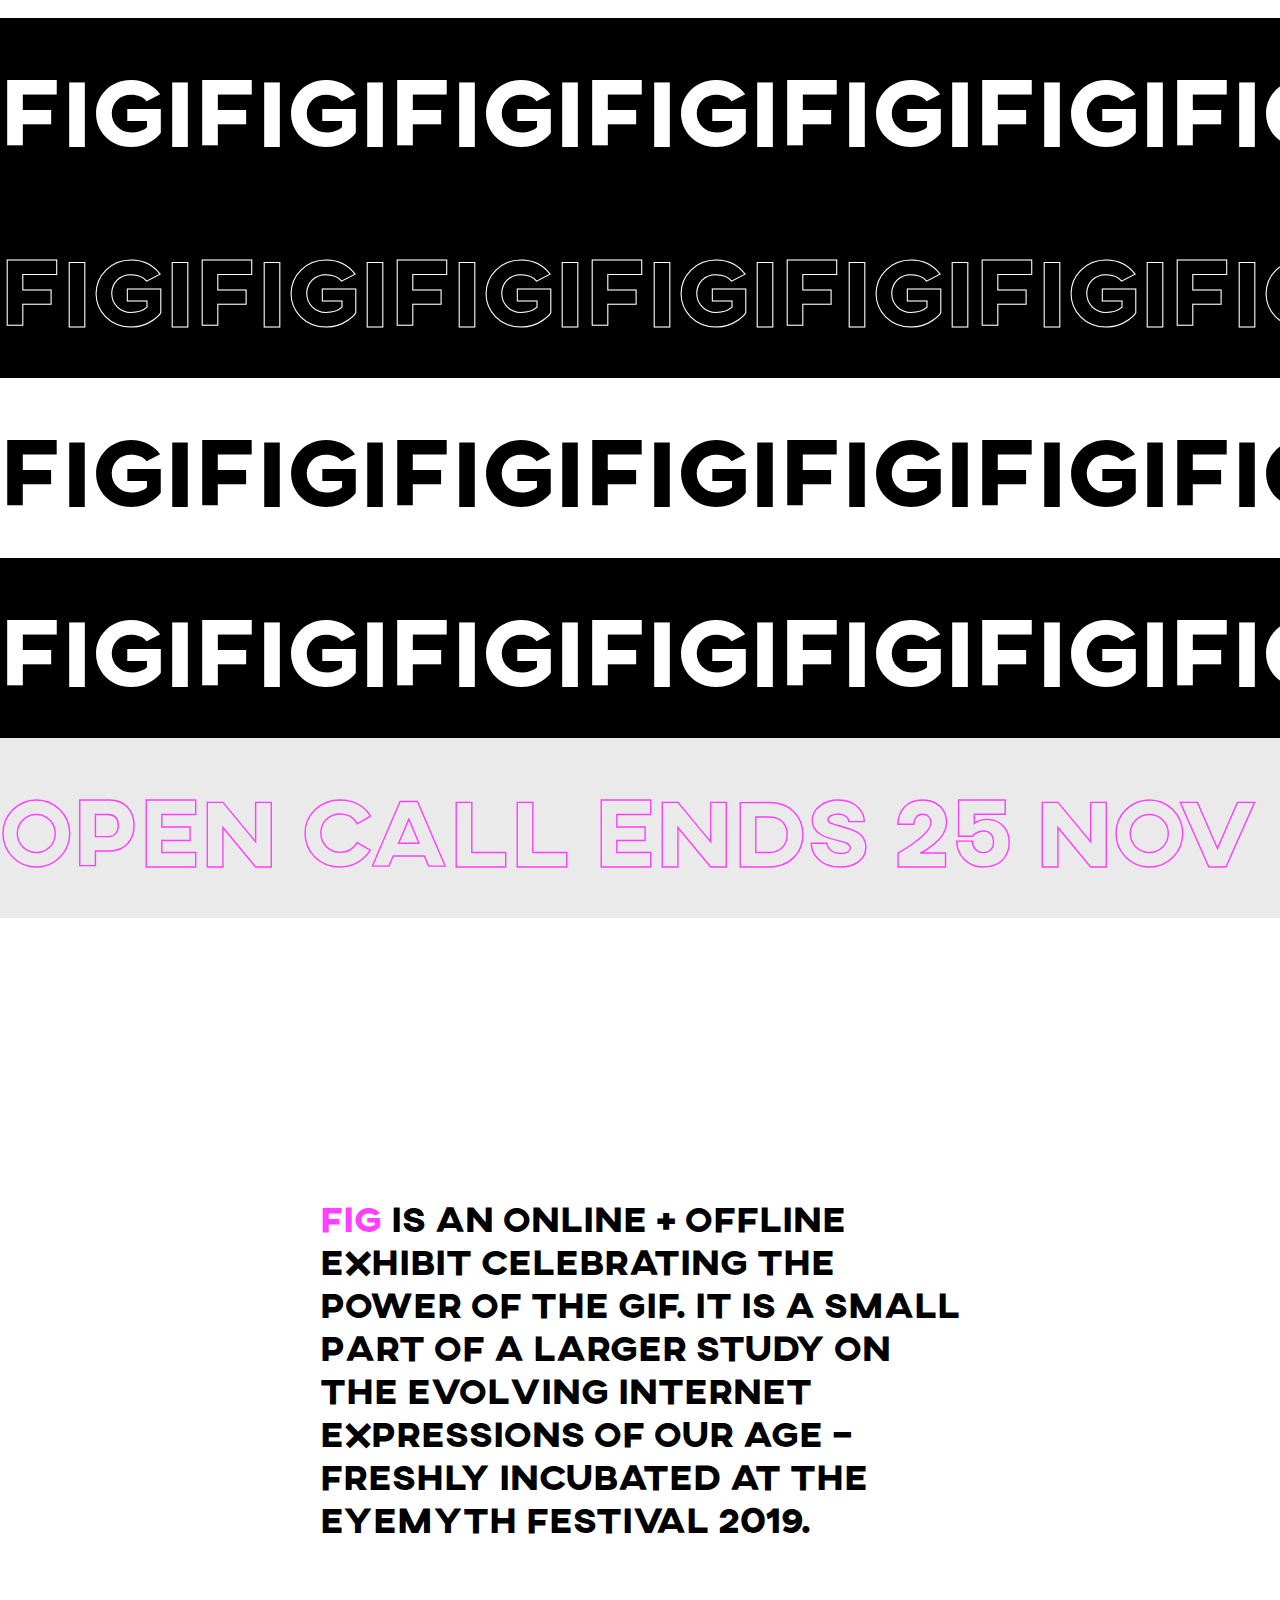
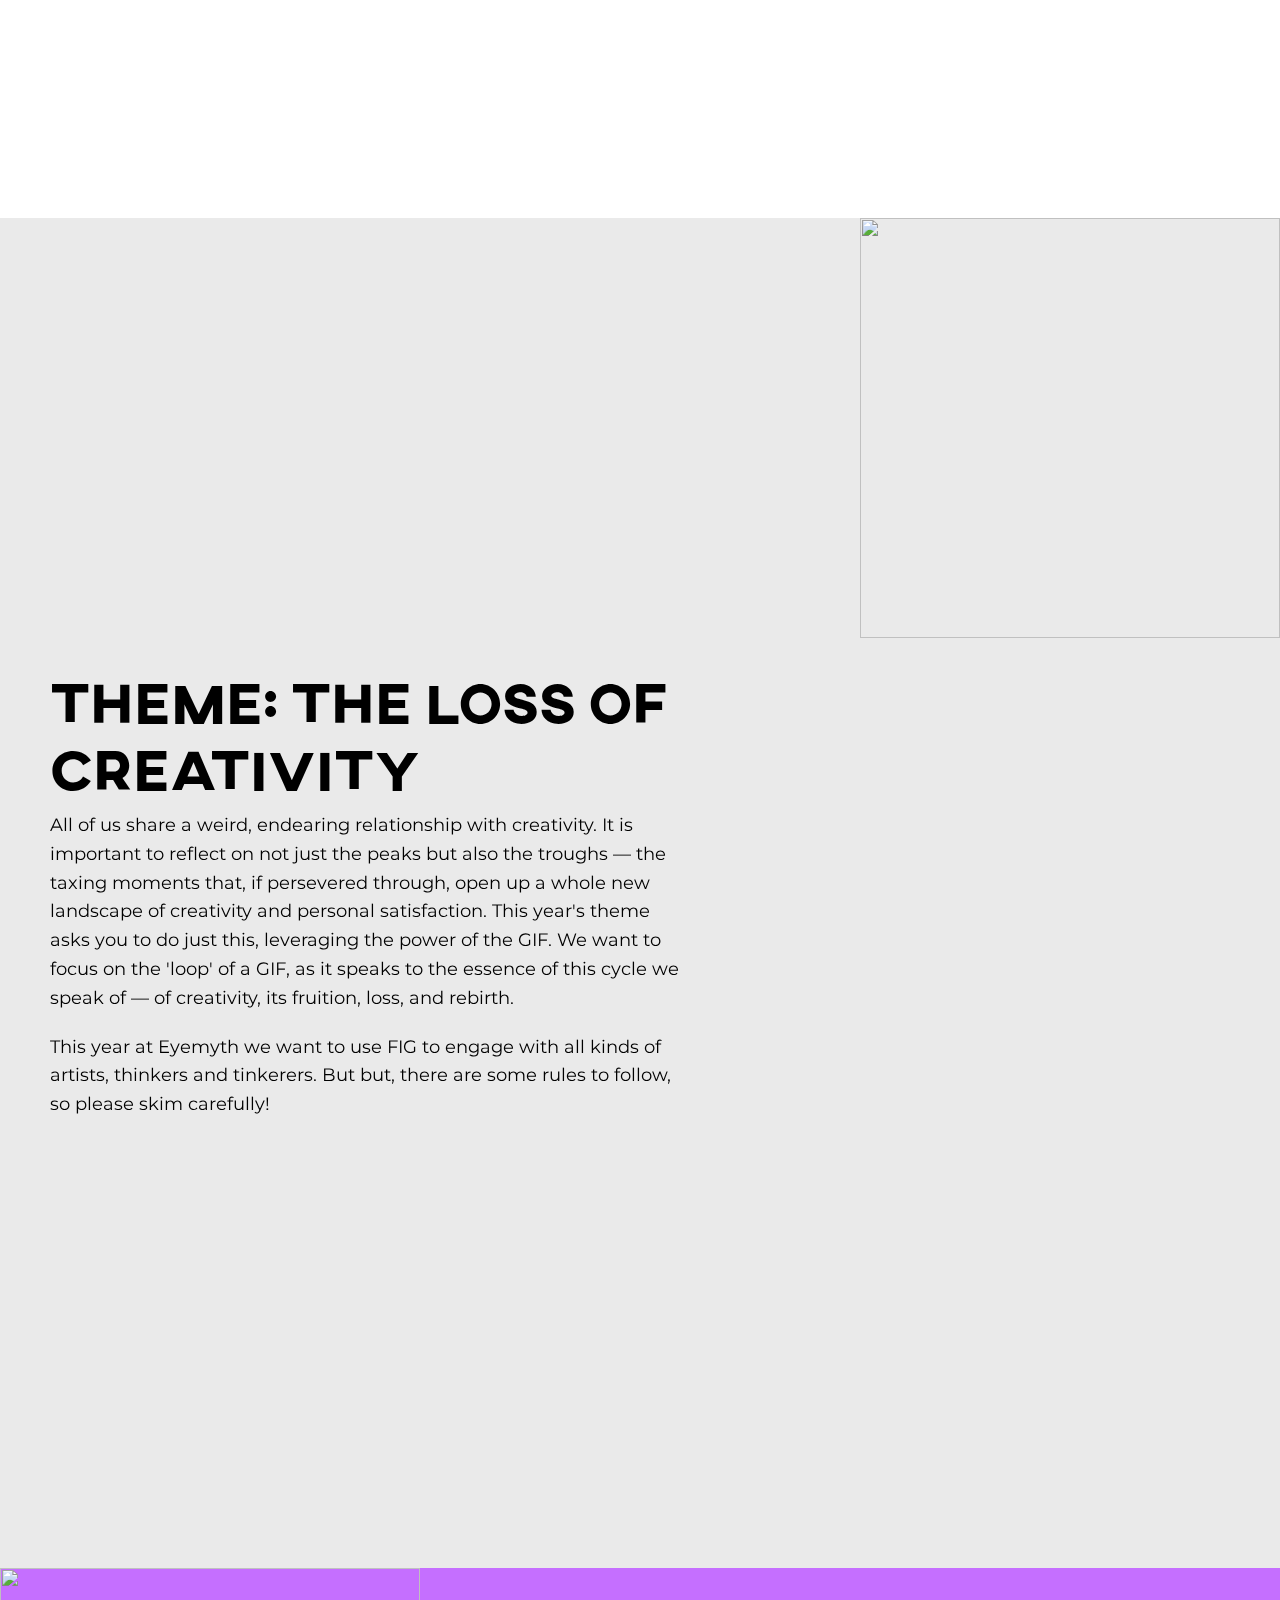
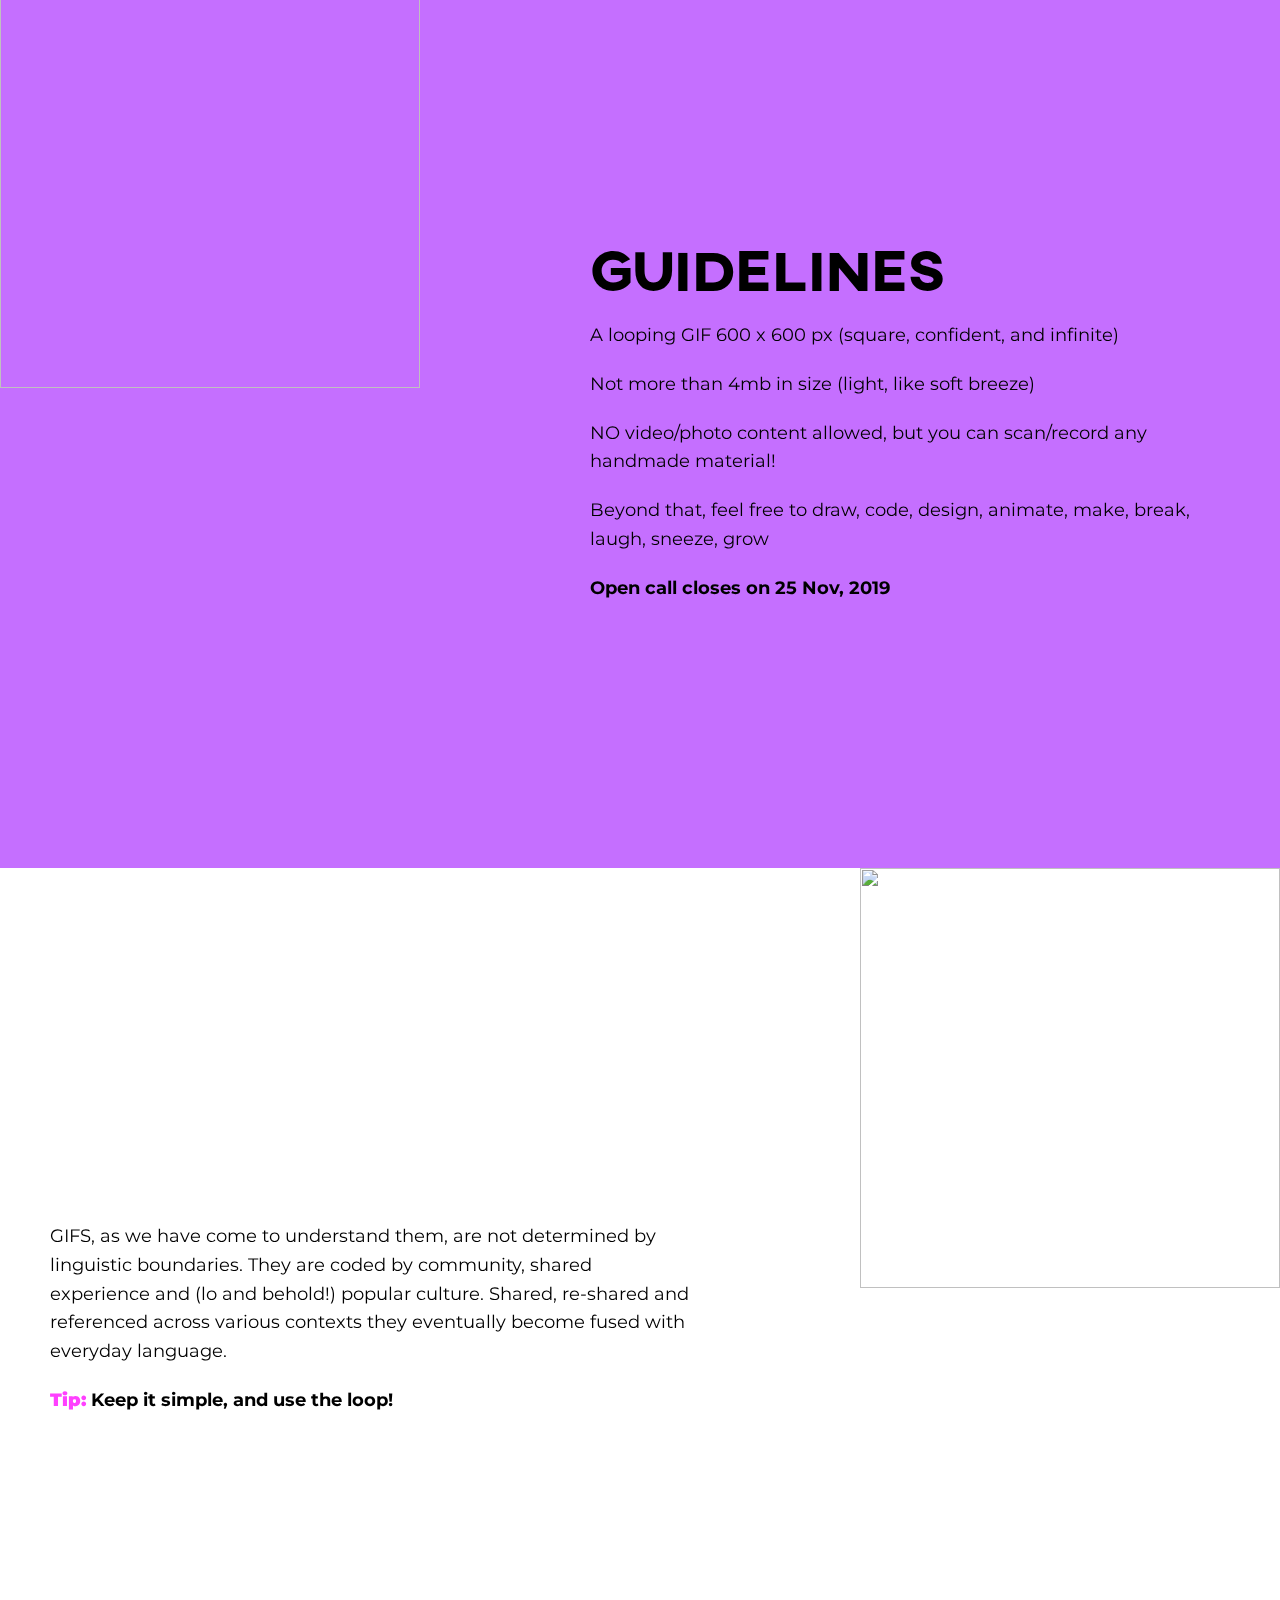
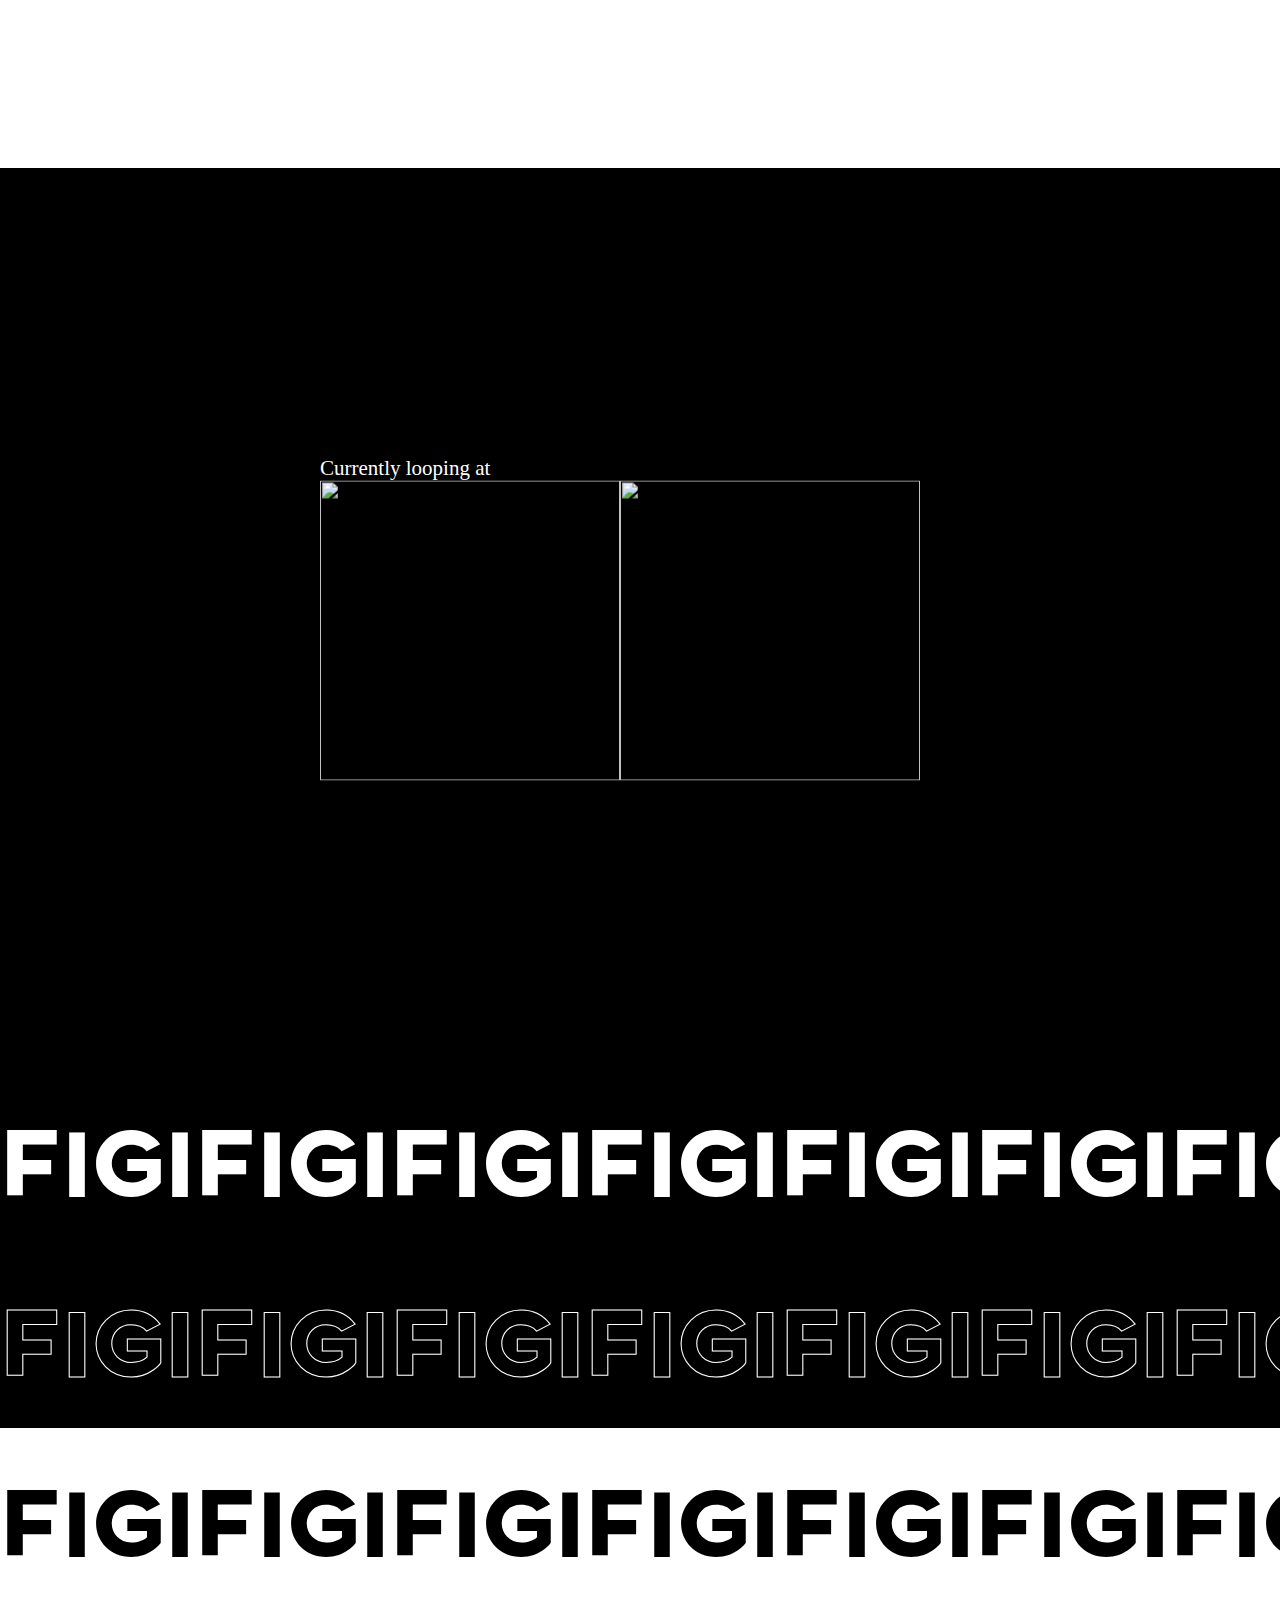
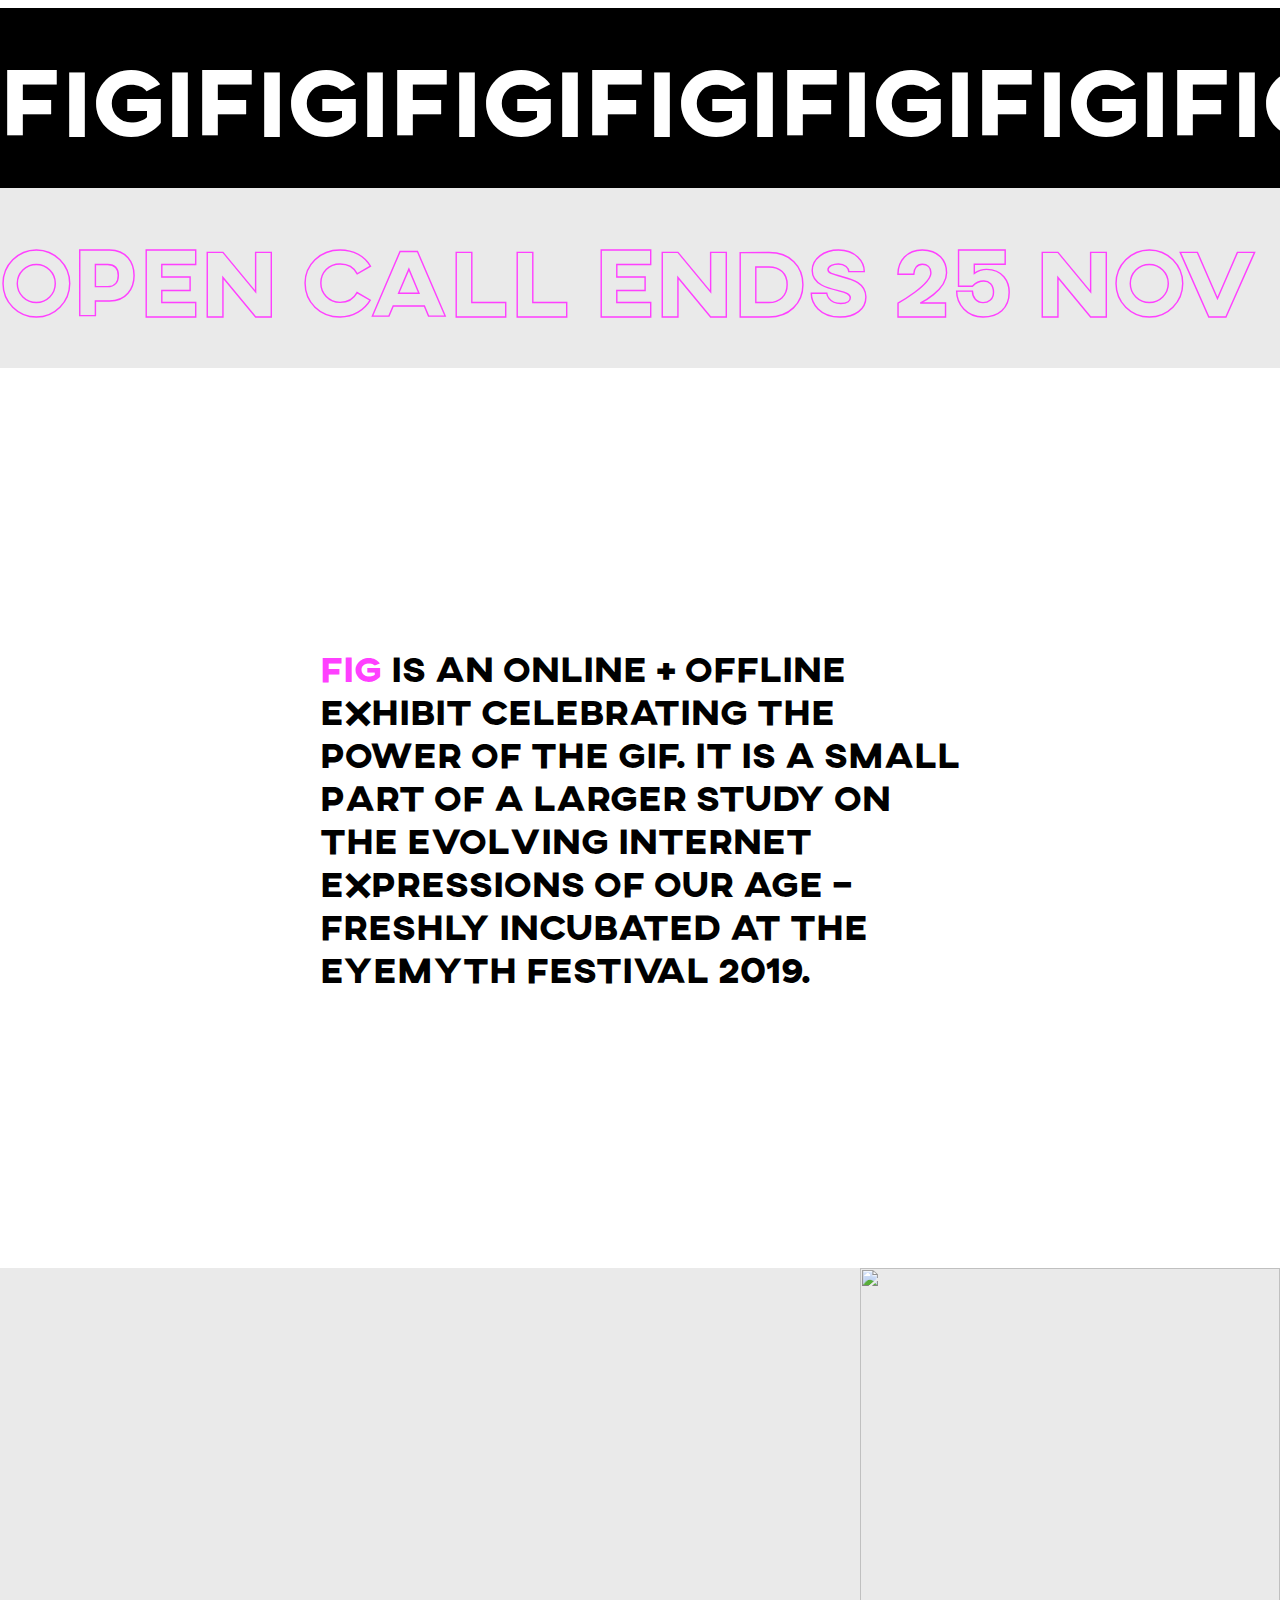
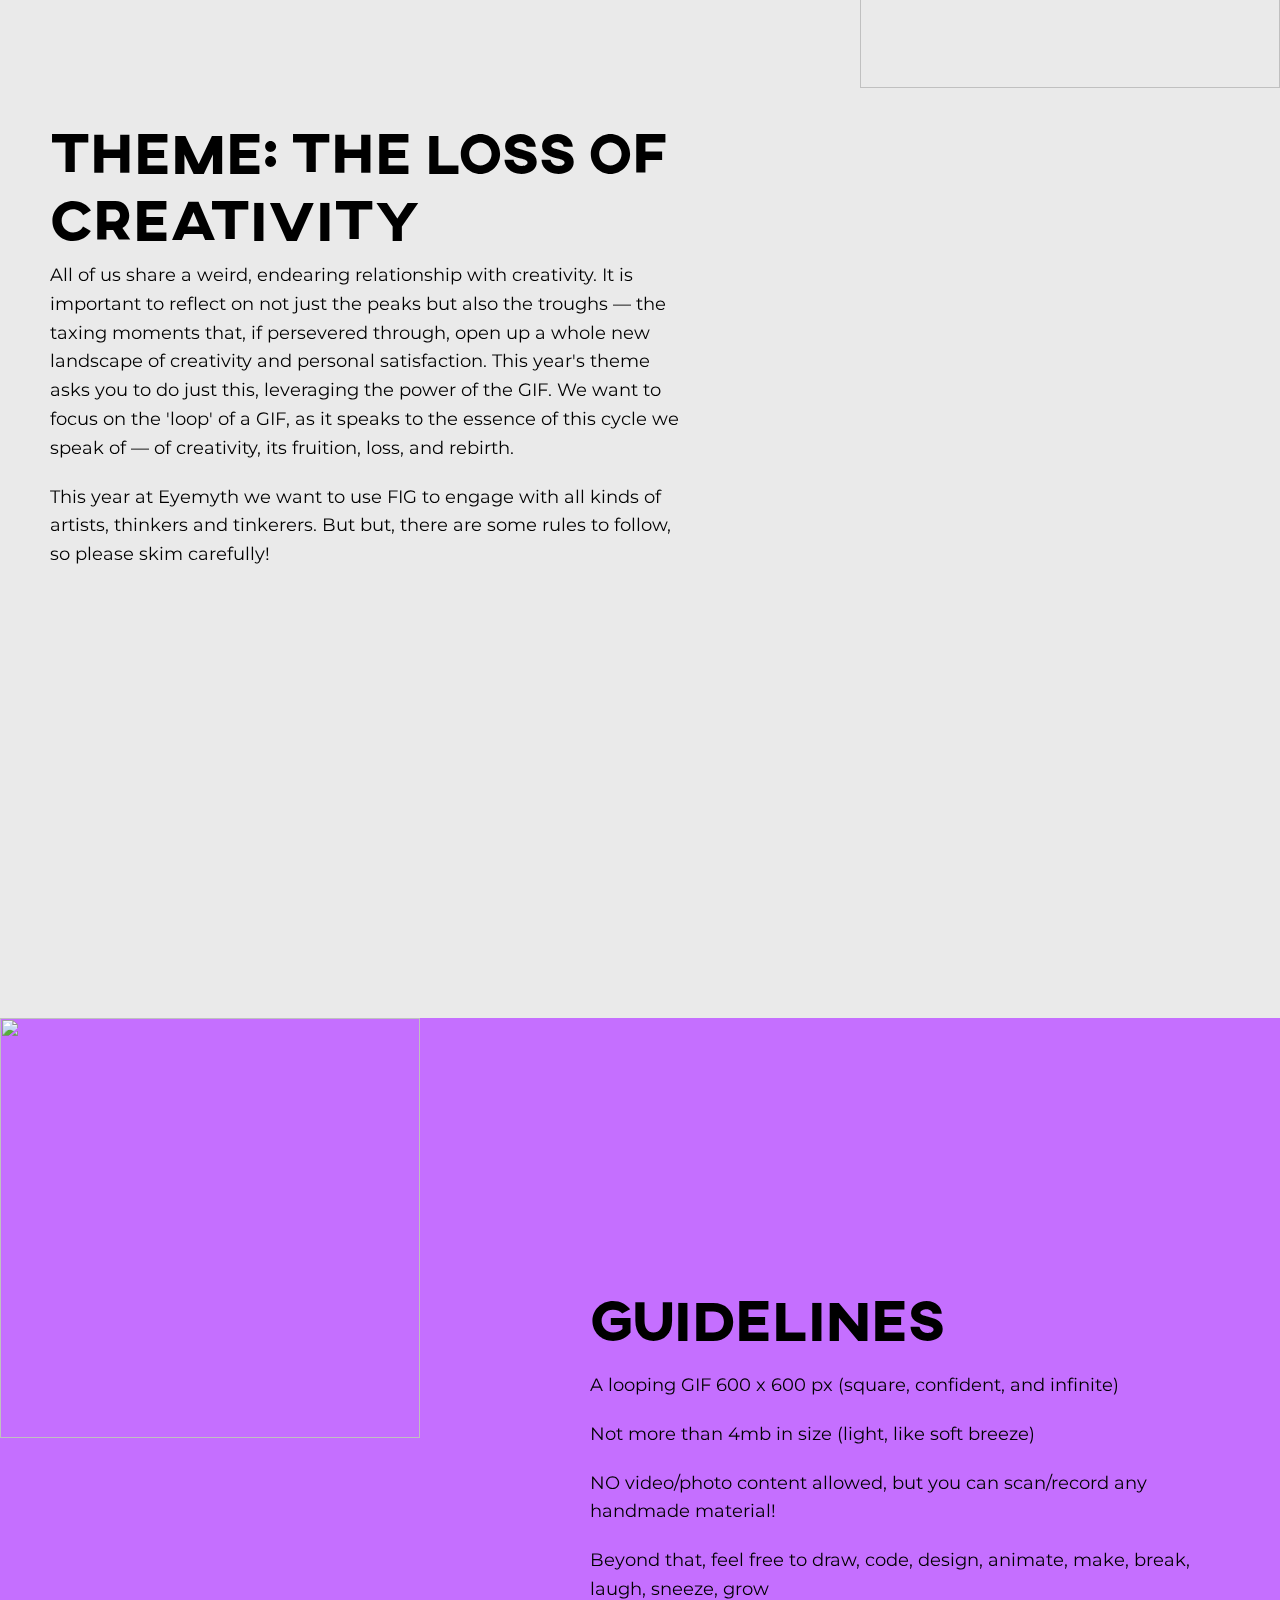
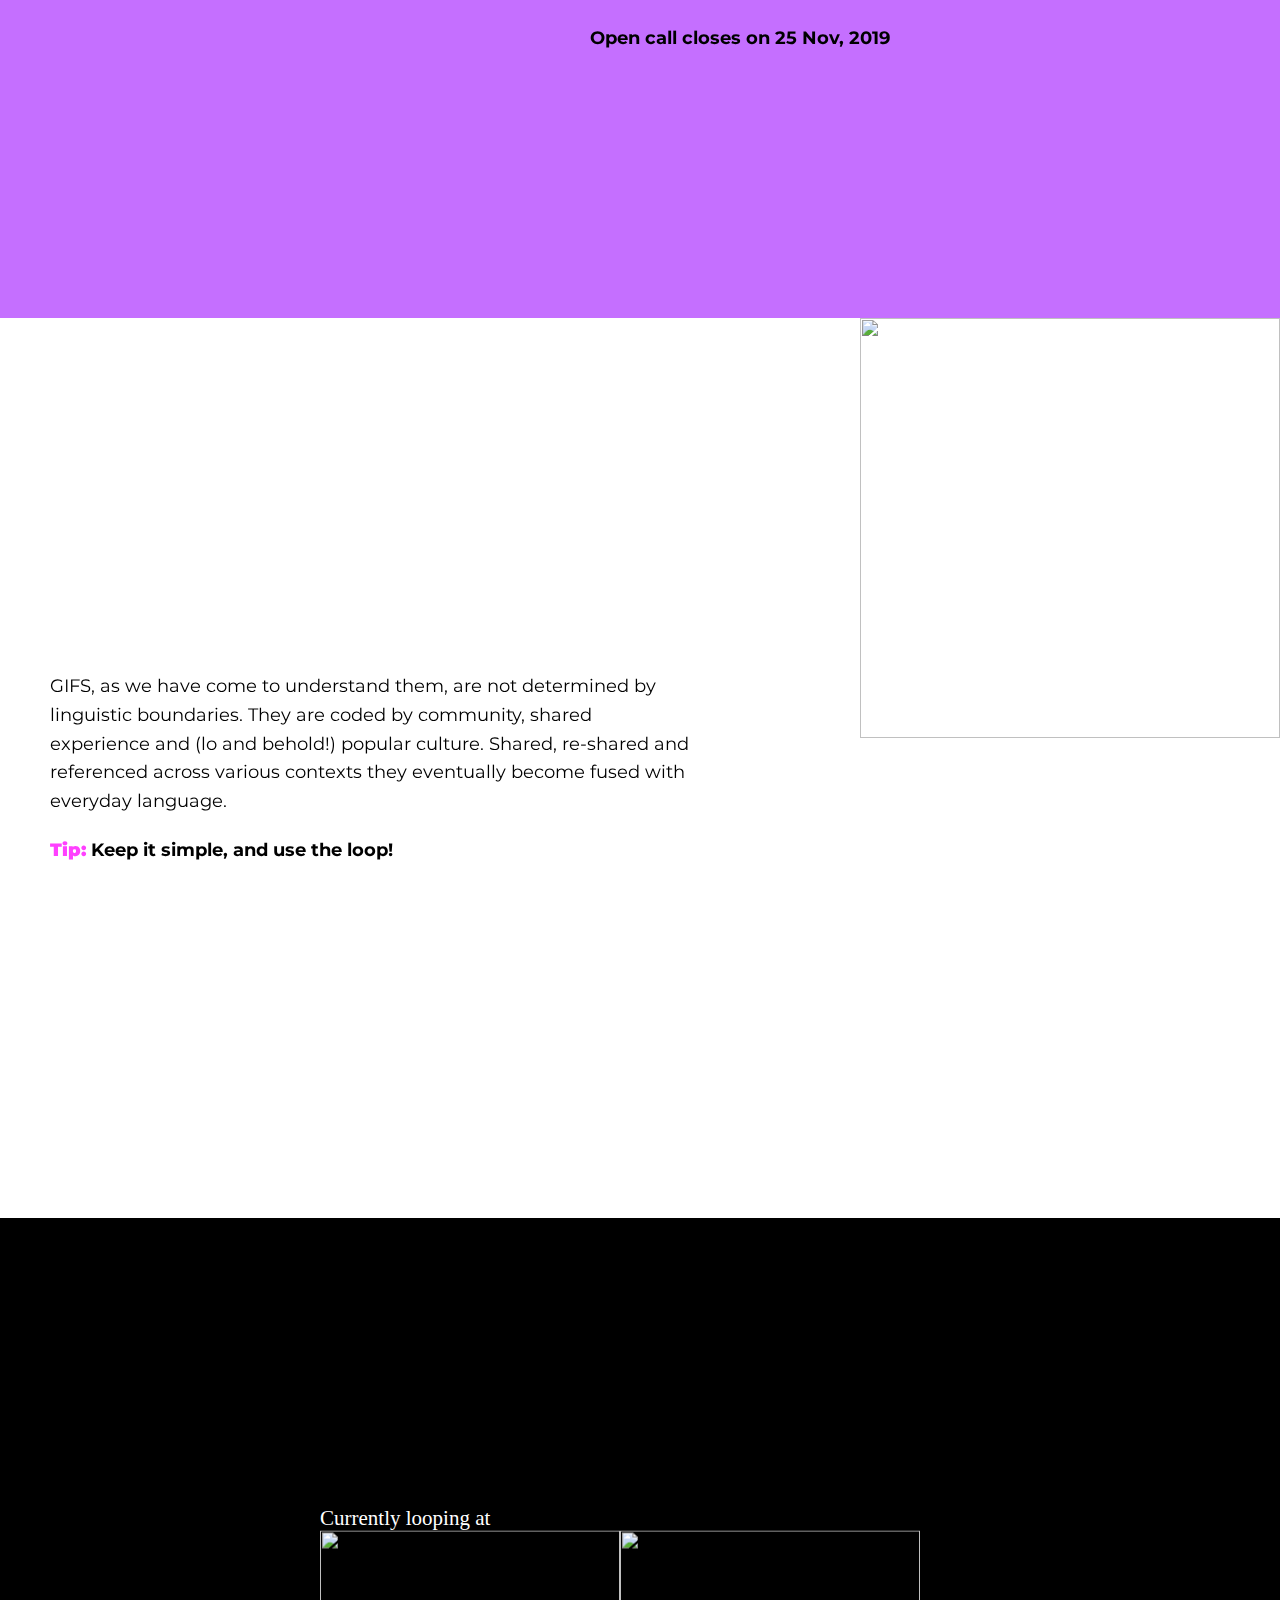
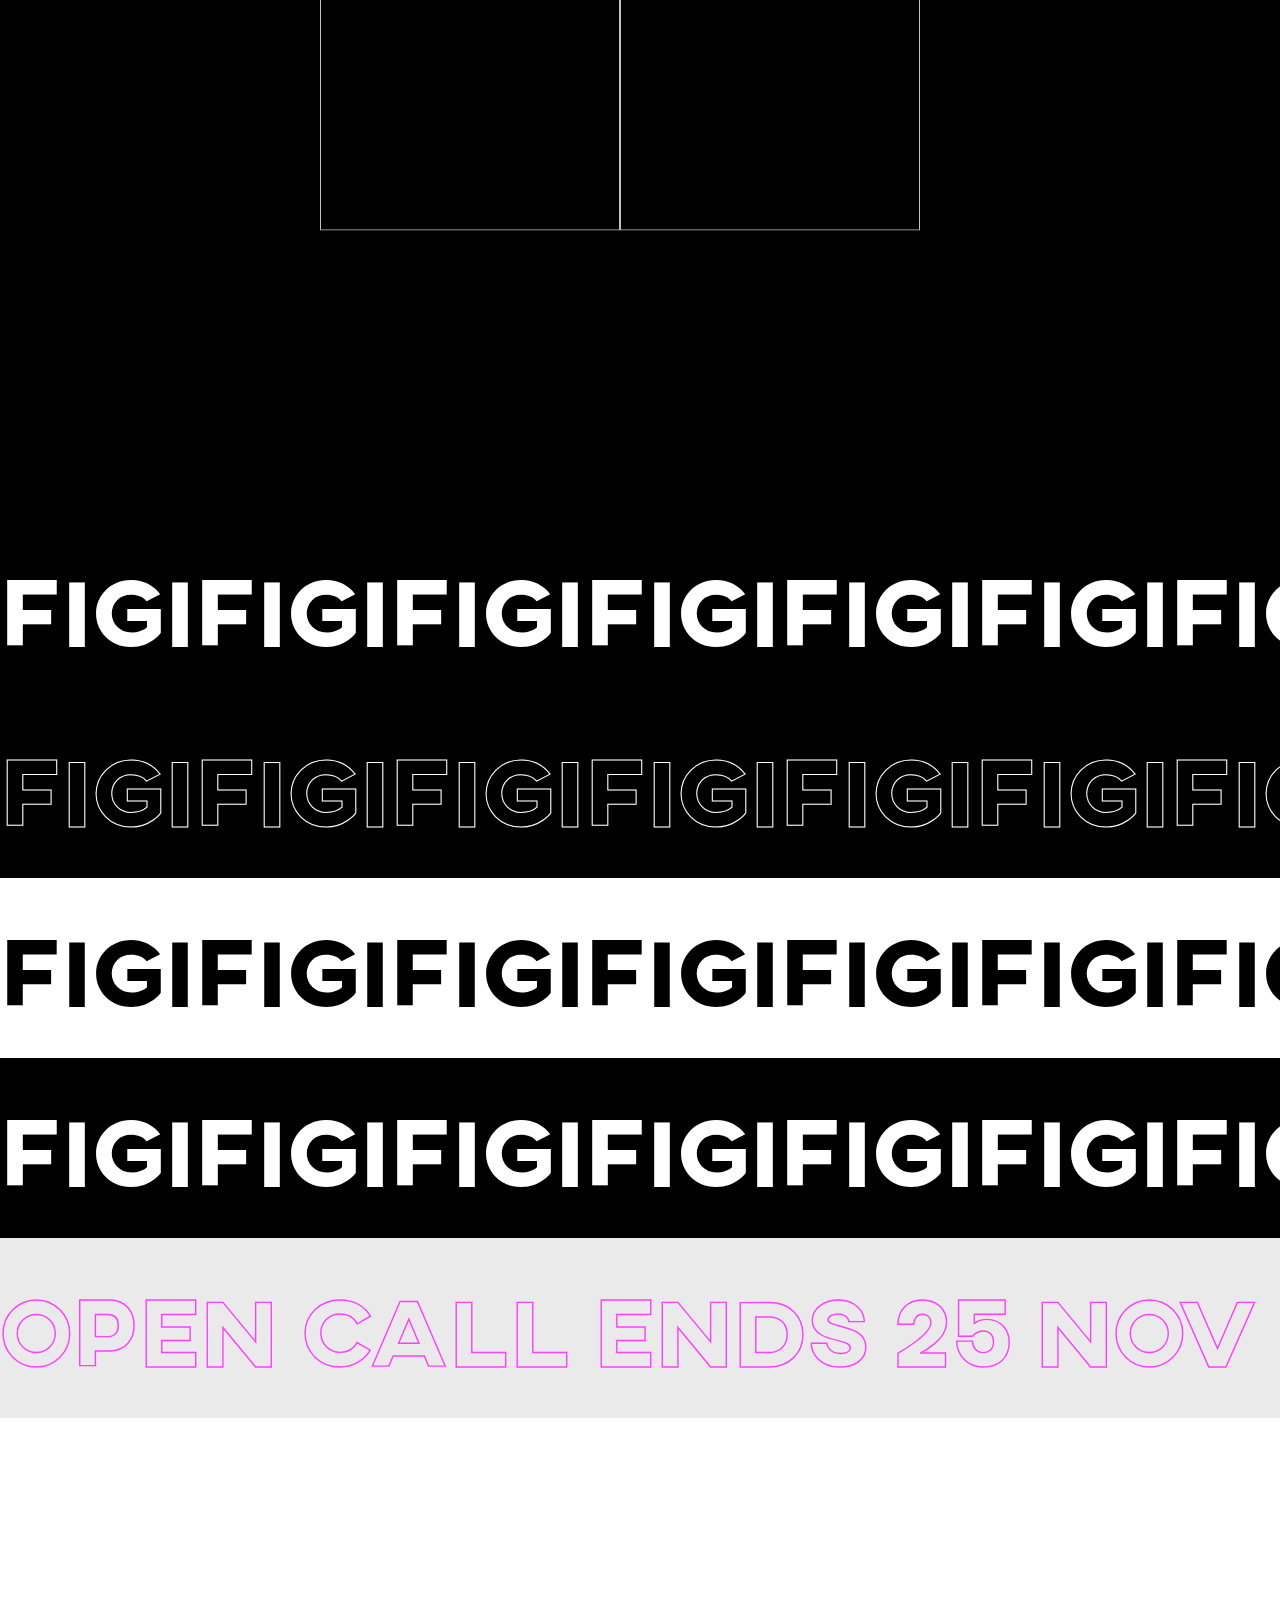
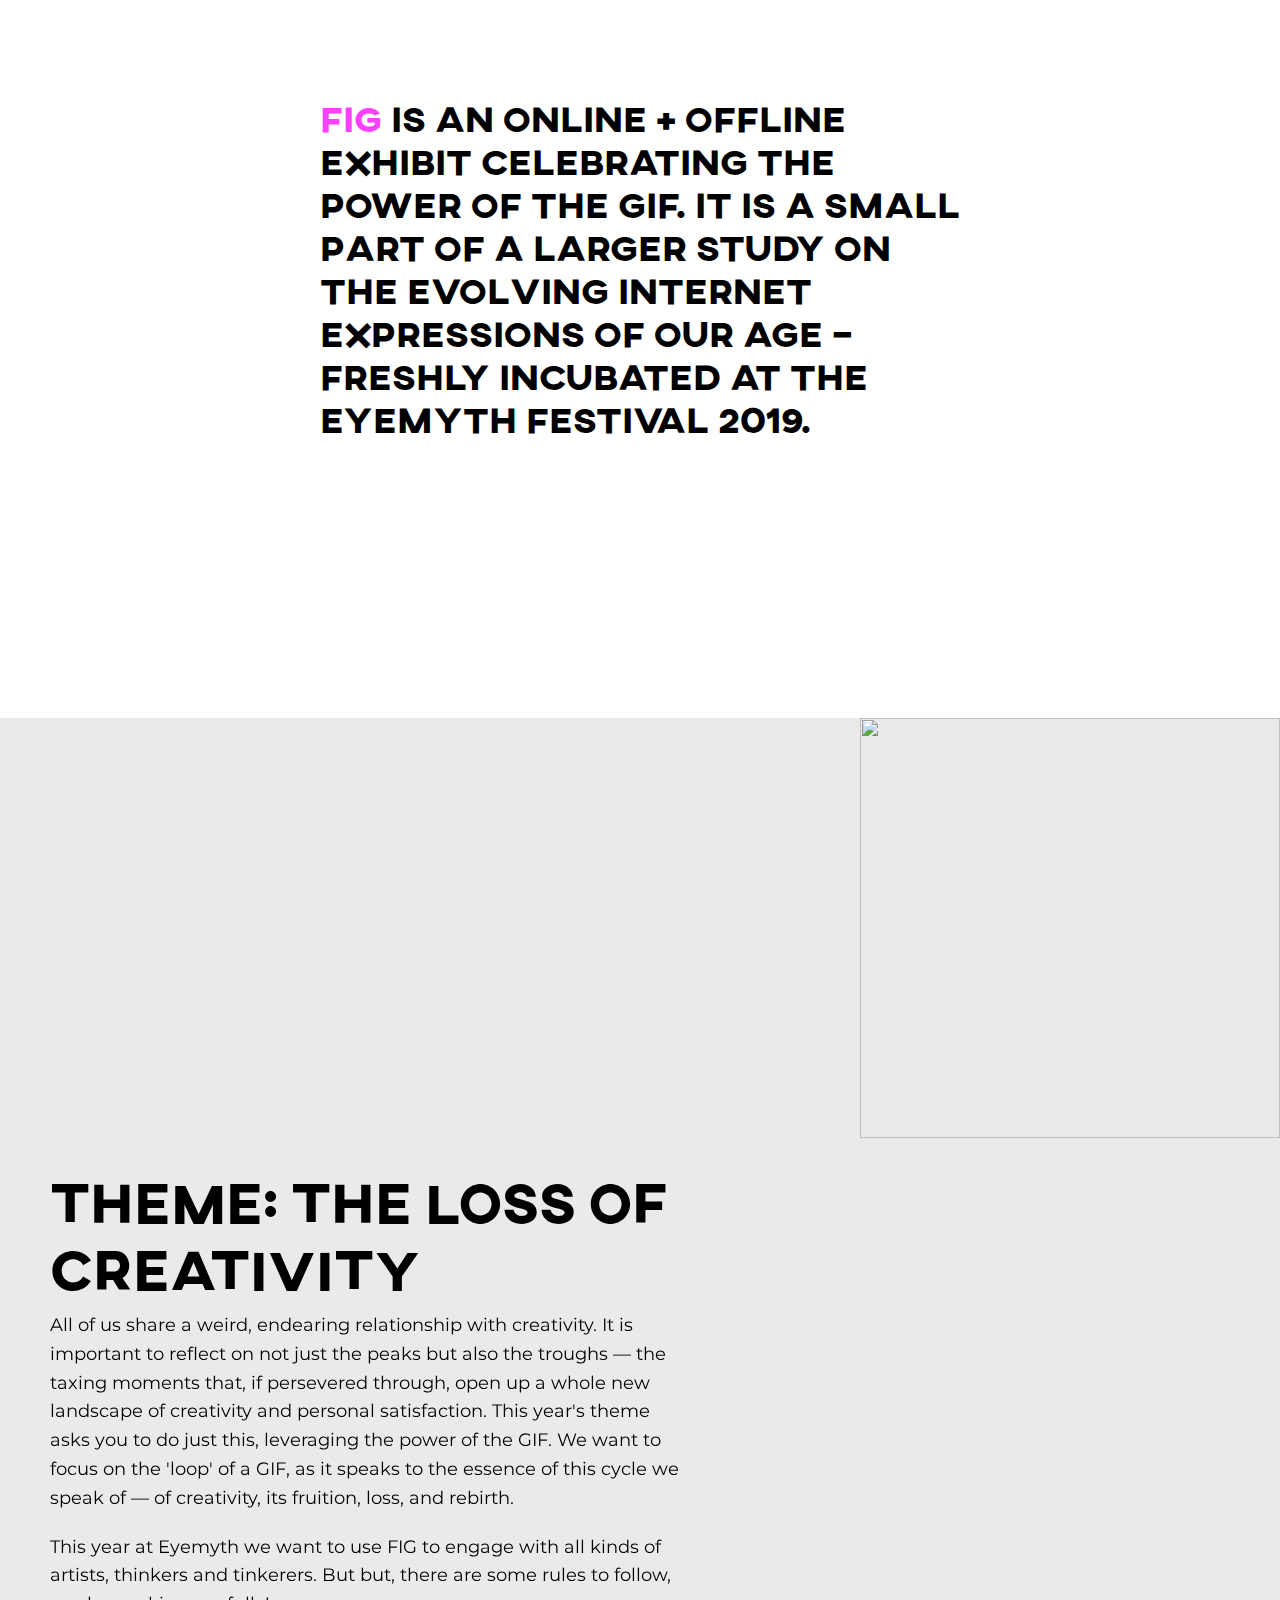
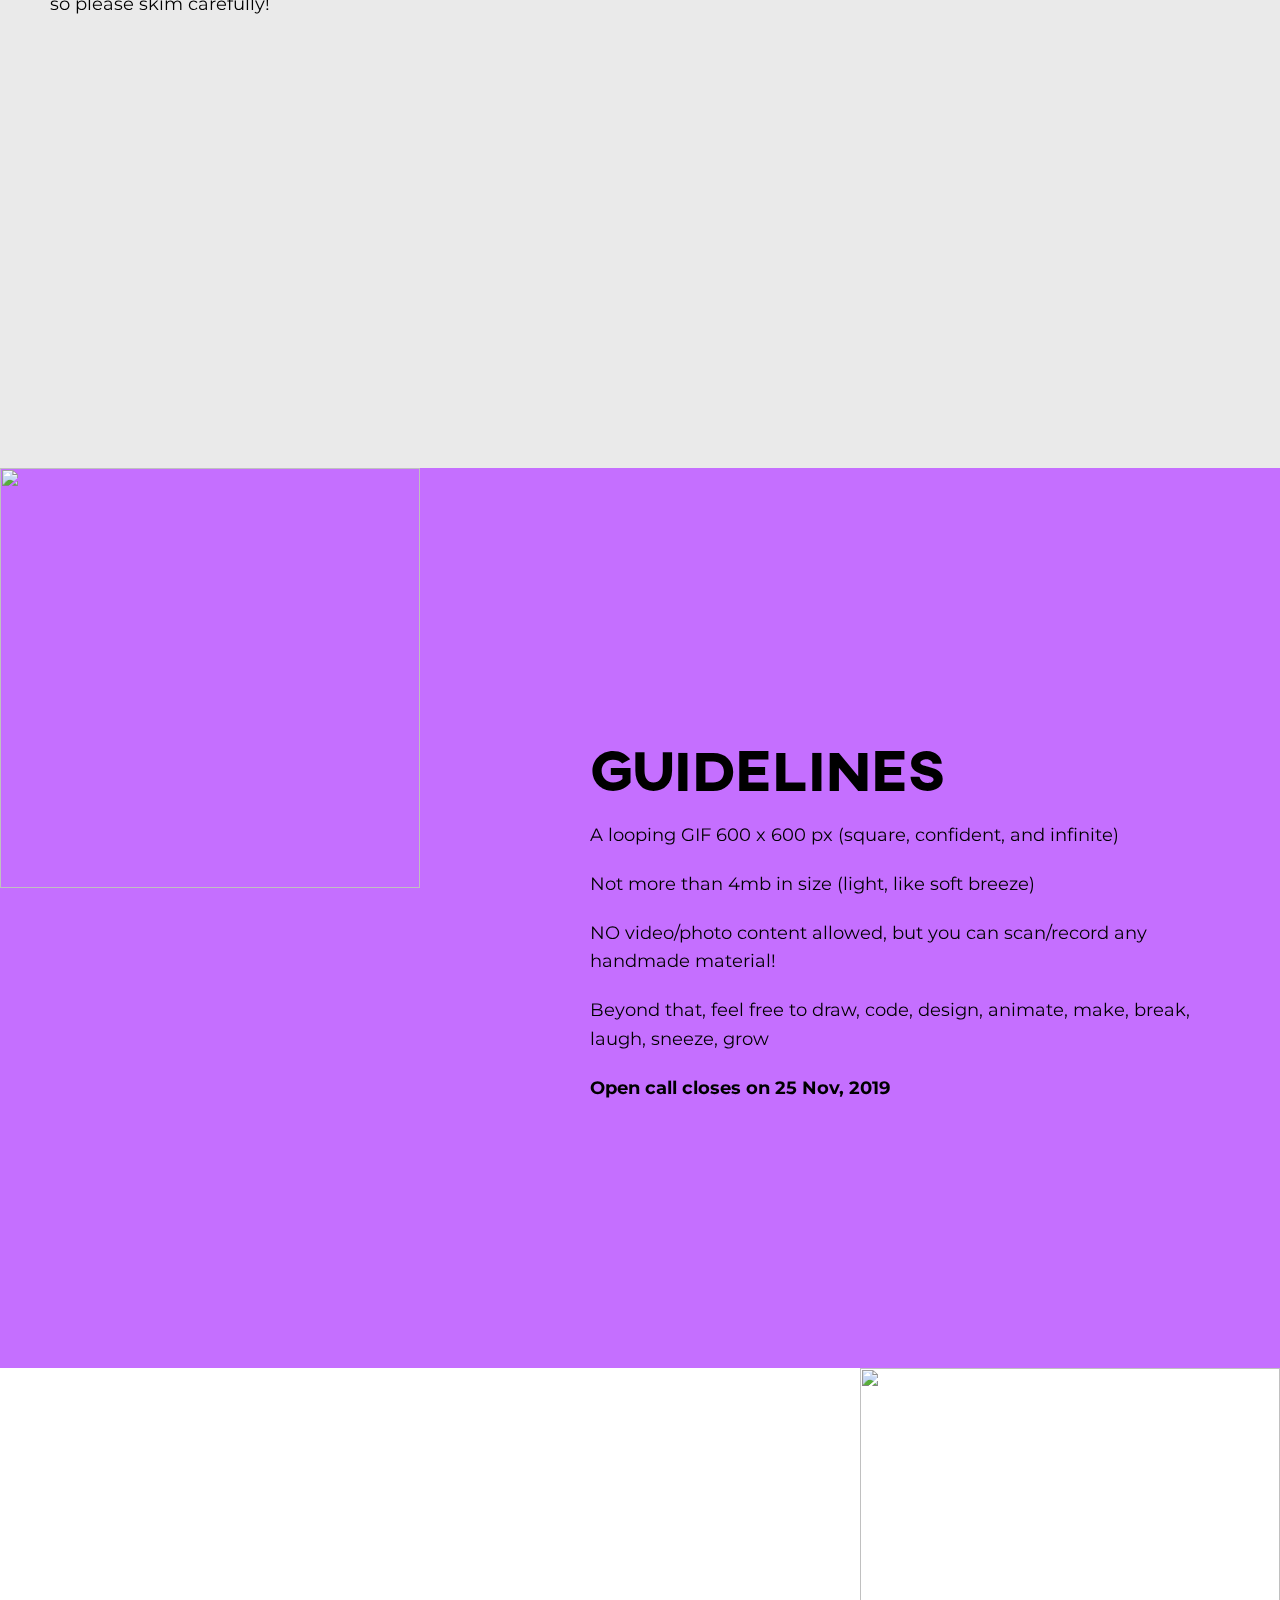
==== commit c21deb84: "update on phone" ====
--- a/index.html
+++ b/index.html
@@ -1,4 +1,4 @@
-<!DOCTYPE html>
+!DOCTYPE html>
 <html lang="en">
 <head>
   <link rel="shortcut icon" href="assets/fig.png" />
@@ -15,8 +15,8 @@
 
 <meta property="og:title" content="FIG">
 <meta property="og:description" content="What does the 'Loss of Creativity' mean to you?">
-<meta property="og:image" content="https://i.postimg.cc/bYnNXPKn/fig-previw2.jpg">
-<meta property="og:url" content="[url=https://postimg.cc/MXW8RCZZ][img]https://i.postimg.cc/MXW8RCZZ/fig-previw2.jpg[/img][/url]">
+<meta property="og:image" content="https://i.postimg.cc/sxqx7RcJ/fig-previw2.png">
+<meta property="og:url" content="[url=https://postimg.cc/30j3QVzy][img]https://i.postimg.cc/30j3QVzy/fig-previw2.png[/img][/url]">
 <meta name="twitter:card" content="summary_large_image">
 
 </head>
@@ -32,7 +32,7 @@
   <div class="fig4"><div class="figtext"><div class="mover-4">FIGIFIGIFIGIFIGIFIGIFIGIFIGIFIGIFIGIFIGIFIGIFIGIFIGIFIGIFIGIFIGIFIGIFIG</div></div></div>
   <div class="fig5"><div class="figtext2"><div class="mover-5">OPEN&nbspCALL&nbspENDS&nbsp25&nbspNOV&nbsp2019&nbspOPEN&nbspCALL&nbspENDS&nbsp25&nbspNOV&nbsp2019&nbsp</div></div></div>
 
-  <a href="https://unboxfestival.typeform.com/to/xTHmVz" class="opencall"><div class="submit"><b>GO </b>FIG<b>URE</b></div></a>
+  <a href="gif.html" class="opencall"><div class="submit">View <b>GIFS</b></div></a>
 </div>
 
 <div class="block white">
--- a/assets/style.css
+++ b/assets/style.css
@@ -1,425 +1,466 @@
 @font-face {
-    font-family: axis_b;
-    src: url("AXIS-Extra-Bold-800.woff") format("woff");
+font-family: axis_b;
+src: url("AXIS-Extra-Bold-800.woff") format("woff");
 }
 @font-face {
-    font-family: stolz;
-    src: url("The-Northern-Block-Ltd-Stolzl-Display-Medium.woff") format("woff");
-}
-
+font-family: stolz;
+src: url("The-Northern-Block-Ltd-Stolzl-Display-Medium.woff") format("woff");
+}
 html,
 body {
-    padding:0;
-    margin:0;
-    height: 100%;
-    overflow: -moz-scrollbars-none;
-    -ms-overflow-style: none;
+  padding:0;
+  margin:0;
+  height: 100%;
+  overflow: -moz-scrollbars-none;
+  -ms-overflow-style: none;
+  /* overflow: hidden; */
 }
 body::-webkit-scrollbar { width: 0 !important }
 
 body{
-    color:#fff;
+color:#fff;
 }
 
 .block{
     /* overflow: hidden; */
-    color:black;
-    font-size:18px;
-    position: relative;
-    width:100vw;
-    height:100vh;
+color:black;
+font-size:18px;
+position: relative;
+  width:100vw;
+  height:100vh;
 }
 .image{
     overflow: hidden;
-    background-repeat: no-repeat;
-    background-position: center;
-    background-size: cover;
+  /* background-image: url("header.jpg"); */
+  background-repeat: no-repeat;
+  background-position: center;
+  background-size: cover;
 }
 .fig1{
-    color: white;
-    width:100%;
-    height:20vh;
-    font-family: axis_b;
-    background-color: black;
-    position: relative;
+  color: white;
+width:100%;
+height:20vh;
+font-family: axis_b;
+background-color: black;
+position: relative;
 }
 .fig2{
-    position: relative;
-    color:black;
-    -webkit-text-stroke-width: 1px;
-    -webkit-text-stroke-color: white;
-    width:100%;
-    height:20vh;
-    font-family: axis_b;
-    background-color: black;
+  position: relative;
+  color:black;
+  -webkit-text-stroke-width: 1px;
+   -webkit-text-stroke-color: white;
+width:100%;
+height:20vh;
+font-family: axis_b;
+background-color: black;
 }
 .fig3{
-    position: relative;
-    color:black;
-    width:100%;
-    height:20vh;
-    font-family: axis_b;
-    background-color: white;
+  position: relative;
+color:black;
+width:100%;
+height:20vh;
+font-family: axis_b;
+background-color: white;
 }
 .fig4{
-    position: relative;
-    color:white;
-    width:100%;
-    height:20vh;
-    font-family: axis_b;
-    background-color: black;
+  position: relative;
+  color:white;
+width:100%;
+height:20vh;
+font-family: axis_b;
+background-color: black;
 }
 .fig5{
-    position: relative;
-    width:100%;
-    height:20vh;
-    font-family: axis_b;
-    background-color: #EAEAEA;
-    color:#EAEAEA;
-    -webkit-text-stroke-width: 1.4px;
-    -webkit-text-stroke-color: #FF40FF;
+  position: relative;
+width:100%;
+height:20vh;
+font-family: axis_b;
+background-color: #EAEAEA;
+color:#EAEAEA;
+-webkit-text-stroke-width: 1.4px;
+ -webkit-text-stroke-color: #FF40FF;
 }
 .figtext2{
-    font-size: 95px;
-    position: absolute;
-    top:50%;
-    left:0;
-    /* width:2565px; */
-    transform:translateY(-50%);
-    display: flex;
-    flex-wrap: nowrap;
+  font-size: 95px;
+  position: absolute;
+  top:50%;
+  left:0;
+  /* width:2565px; */
+transform:translateY(-50%);
+display: flex;
+flex-wrap: nowrap;
 }
 .figtext{
-    font-size: 95px;
-    position: absolute;
-    top:50%;
-    left:0;
-    width:2565px;
-    transform:translateY(-50%);
-    display: flex;
-    flex-wrap: nowrap;
+  font-size: 95px;
+  position: absolute;
+  top:50%;
+  left:0;
+  width:2565px;
+transform:translateY(-50%);
+  display: flex;
+  flex-wrap: nowrap;
 }
 .figtext .mover-1 {
-    animation: moveSlideshow 14s linear infinite;
+  animation: moveSlideshow 14s linear infinite;
 }
 .figtext .mover-2 {
-    animation: moveSlideshow 20s linear infinite;
+  animation: moveSlideshow 20s linear infinite;
 }
 .figtext .mover-3 {
-    animation: moveSlideshow 16s linear infinite;
+  animation: moveSlideshow 16s linear infinite;
 }
 .figtext .mover-4 {
-    animation: moveSlideshow 18s linear infinite;
+  animation: moveSlideshow 18s linear infinite;
 }
 .figtext2 .mover-5 {
-    animation: moveSlideshow2 18s linear infinite;
+  animation: moveSlideshow2 18s linear infinite;
 }
 @keyframes moveSlideshow {
-    100% {
-        transform: translateX(-66.6666%);
-    }
+  100% {
+    transform: translateX(-66.6666%);
+  }
 }
 @keyframes moveSlideshow2 {
-    100% {
-        transform: translateX(-66.6666%);
-    }
+  100% {
+    transform: translateX(-66.6666%);
+  }
 }
 
 b{
-    color:#FF40FF;
+  color:#FF40FF;
 }
 .opencall{
-    opacity: 0;
-    text-decoration: none;
-    color:black;
-    font-family: axis_b;
-    top:50%;
-    left:50%;
-    transform-origin: center;
-    line-height: 1;
-    font-size: 21px;
-    transform: translate(-50%, -50%)rotate(-25deg);
-    position: fixed;
-    width:150px;
-    height:150px;
-    background-color: #8AFE4F;
-    border-radius:50%;
+  opacity: 0;
+  text-decoration: none;
+  color:black;
+  font-family: axis_b;
+  top:50%;
+  left:50%;
+  transform-origin: center;
+line-height: 1;
+font-size: 21px;
+  transform: translate(-50%, -50%)rotate(-25deg);
+  position: fixed;
+  width:150px;
+  height:150px;
+  background-color: #8AFE4F;
+  border-radius:50%;
 }
 .opencallpop{
-    animation: pop .4s;
+  animation: pop .4s;
 }
 .block a:hover{
-    box-shadow:
-        inset 0 0 50px #fff,      /* inner white */
-        inset 20px 0 80px #f0f,   /* inner left magenta short */
-        inset -20px 0 80px #0ff,  /* inner right cyan short */
-        inset 20px 0 300px #f0f,  /* inner left magenta broad */
-        inset -20px 0 300px #0ff, /* inner right cyan broad */
-        0 0 20px #fff,            /* outer white */
-        -10px 0 40px #f0f,        /* outer left magenta */
-        10px 0 40px #0ff;         /* outer right cyan */
+  box-shadow:
+  inset 0 0 50px #fff,      /* inner white */
+  inset 20px 0 80px #f0f,   /* inner left magenta short */
+      inset -20px 0 80px #0ff,  /* inner right cyan short */
+      inset 20px 0 300px #f0f,  /* inner left magenta broad */
+      inset -20px 0 300px #0ff, /* inner right cyan broad */
+      0 0 20px #fff,            /* outer white */
+      -10px 0 40px #f0f,        /* outer left magenta */
+      10px 0 40px #0ff;         /* outer right cyan */
 
 }
 @keyframes pop {
-    0%{
-        transform: scale(.5)rotate(0deg);
-    }
-    50%{
-        transform: scale(1.2)rotate(-30deg);
-    }
-    100%{
-        transform: scale(1s)rotate(-25deg);
-    }
+0%{
+transform: scale(.5)rotate(0deg);
+}
+50%{
+transform: scale(1.2)rotate(-30deg);
+}
+100%{
+transform: scale(1s)rotate(-25deg);
+}
 }
 .submit{
-    transform-origin: center;
-    top:50%;
-    left:50%;
-    transform: translate(-50%, -50%)rotate(2deg);
-    position: absolute;
+  transform-origin: center;
+  top:50%;
+  left:50%;
+  transform: translate(-50%, -50%)rotate(2deg);
+  position: absolute;
 }
 .layer2{
-    /* z-index:2; */
-    /* position: absolute; */
-    top:0;
-    left:0;
+  /* z-index:2; */
+  /* position: absolute; */
+  top:0;
+  left:0;
 }
 .block2{
-    position: relative;
+position: relative;
 }
 
 .black,
 .black2{
-    width:100vw;
-    background-color: black;
+width:100vw;
+  background-color: black;
 }
 .black img{
-    width:100vw;
+  width:100vw;
 }
 .white{
 
-    background-color: white;
+background-color: white;
 }
 .intro{
-    top:50%;
-    left:50%;
-    transform:translate(-50%, -50%);
-    position: absolute;
-    padding:50px;
-    width:50%;
-    font-family: axis_b;
-    font-size:36px;
-    color:#000;
+  top:50%;
+  left:50%;
+  transform:translate(-50%, -50%);
+  position: absolute;
+  padding:50px;
+  width:50%;
+  font-family: axis_b;
+  font-size:36px;
+  color:#000;
 }
 .grey{
-    height:150vh !important;
-    background-color: #EAEAEA;
+height:150vh !important;
+  background-color: #EAEAEA;
 }
 
 .gif1{
-    float:right;
-    width:420px;
-    position: sticky;
-    position: -webkit-sticky;
-    top:0px;
+  float:right;
+  width:420px;
+  position: sticky;
+  position: -webkit-sticky;
+  top:0px;
 }
 .gif2{
-    float:left;
-    width:420px;
-    position: sticky;
-    position: -webkit-sticky;
-    top:0;
-}
-
+  float:left;
+  width:420px;
+  position: sticky;
+  position: -webkit-sticky;
+  top:0;
+}
+.gif3{
+  display: none;
+}
 .theme{
     padding:50px;
-    width:50%;
+width:50%;
+}
+.theme2{
+  display:none;
 }
 .heading{
-    font-family: axis_b;
-    font-size:56px;
+  font-family: axis_b;
+  font-size:56px;
 }
 .writeup{
-    line-height: 1.6;
-    font-family: 'Montserrat', sans-serif;
-    font-size:18px;
+  line-height: 1.6;
+  font-family: 'Montserrat', sans-serif;
+font-size:18px;
 }
 a{
-    /* color: #33ccff; */
-    font-family: axis_b;
+  /* color: #33ccff; */
+  font-family: axis_b;
 }
 .blue{
-    background-color: #C56FFF;
+  background-color: #C56FFF;
 }
 .guidelines{
-    float:right;
+  float:right;
     padding:50px;
-    width:50%;
+width:50%;
+}
+.guidelines2{
+  display: none;
 }
 .green{
-    background-color: #fff;
+  background-color: #fff;
 }
 .area{
-    /* background-color: red; */
-    width:100%;
-    /* background-color: grey; */
-    top:50%;
-    left:0;
-    transform:translateY(-50%);
-    /* margin:50px; */
-    position: absolute;
+  /* background-color: red; */
+  width:100%;
+  /* background-color: grey; */
+  top:50%;
+  left:0;
+  transform:translateY(-50%);
+  /* margin:50px; */
+  position: absolute;
 }
 .footer{
-    top:50%;
-    left:50%;
-    transform:translate(-50%, -50%);
-    position: absolute;
-    width:50%;
+  top:50%;
+  left:50%;
+  transform:translate(-50%, -50%);
+  position: absolute;
+  width:50%;
     padding:50px;
-    color:white;
-    display: flex;
-    flex-wrap: wrap;
+  color:white;
+display: flex;
+flex-wrap: wrap;
 }
 .footer_images{
-    display: flex;
-    flex-wrap: nowrap;
+display: flex;
+flex-wrap: nowrap;
 }
 .logo img,
 .eyemyth_gif img{
-    height:300px;
+height:300px;
 }
 .sponsortext{
-    font-size: 21px;
-    color:white;
-    font-family: stolz;
+  font-size: 21px;
+  color:white;
+  font-family: stolz;
 }
 .dates{
-    font-weight: 700;
+  font-weight: 700;
 }
 @media (max-width:900px){
-    .gif1,
-    .gif2{
-        width:300px;
-    }
+
+.gif1,
+.gif2{
+  width:300px;
+}
 
 }
 
 @media (max-width:600px){
-    .writeup{
-        font-size:16px;
-    }
-    .figtext{
-        font-size: 81px;
-    }
-    .opencall{
-        width:100px;
-        height:100px;
-        font-size: 16px;
-    }
-
-    .intro{
-        padding:10px;
-        width:90%;
-        font-size:24px;
-    }
-    .heading{
-        font-size:24px;
-    }
-    .area{
-        width:90%;
-        top:50%;
-        left:50%;
-        transform:translate(-50%, -50%);
-    }
-    .theme{
-        /* background-color: red; */
-        padding:5px;
-        width:60%;
-    }
-
-    .footer{
-        align-items: center;
-        justify-content: center;
-        /* background-color: blue; */
-        width:90%;
-        padding:10px;
-    }
-    .guidelines{
-        padding:5px;
-        width:60%;
-    }
-    .logo img,
-    .eyemyth_gif img{
-        height:auto;
-        width:200px;
-    }
-    .footer_images{
-        align-items: center;
-        justify-content: center;
-        flex-wrap: wrap;
-    }
-    .sponsortext{
-        font-size: 18px;
-
-    }
-    .gif1,
-    .gif2{
-        width:120px;
-    }
+  .grey{
+      height:160vh!important;
+  }
+
+  .blue{
+      height:140vh!important;
+  }
+  .green{
+    height:120vh!important;
+  }
+  .writeup{
+    font-size:16px;
+  }
+.figtext,
+.figtext2{
+  font-size: 81px;
+}
+.opencall{
+  width:100px;
+  height:100px;
+  font-size: 16px;
+}
+
+.intro{
+  padding:10px;
+  width:90%;
+  font-size:24px;
+}
+.heading{
+    font-size:24px;
+}
+.area{
+  width:90%;
+  top:50%;
+  left:50%;
+  transform:translate(-50%, -50%);
+}
+
+.theme{
+  display: none;
+  /* background-color: red; */
+
+}
+.theme2{
+  padding:20px;
+width:90%;
+  display: block;
+}
+.footer{
+  align-items: center;
+  justify-content: center;
+  /* background-color: blue; */
+  width:90%;
+    padding:10px;
+}
+.guidelines{
+    display: none;
+}
+.guidelines2{
+  padding:15px;
+width:90%;
+  display: block;
+}
+.logo img,
+.eyemyth_gif img{
+height:auto;
+width:200px;
+}
+.footer_images{
+  align-items: center;
+  justify-content: center;
+flex-wrap: wrap;
+}
+.sponsortext{
+  font-size: 18px;
+
+}
+.gif1,
+.gif2{
+  width:120px;
+}
 }
 
 @media (max-width:350px){
-    .heading{
-        font-size: 21px;
-    }
-    .writeup{
-        font-size: 15px;
-    }
-    .figtext{
-        font-size: 70px;
-    }
-
-    .intro{
-        padding:10px;
-        width:95%;
-    }
-    .area{
-        width:95%;
-        top:50%;
-        left:50%;
-        transform:translate(-50%, -50%);
-    }
-    .theme{
-        width:60%;
-    }
-
-    .footer{
-        align-items: center;
-        justify-content: center;
-        /* background-color: blue; */
-        width:95%;
-        padding:10px;
-    }
-    .guidelines{
-
-        width:60%;
-    }
-    .logo img,
-    .eyemyth_gif img{
-        height:auto;
-        width:150px;
-    }
-    .footer_images{
-        align-items: center;
-        justify-content: center;
-        flex-wrap: wrap;
-    }
-    .sponsortext{
-        font-size: 14px;
-
-    }
-    .gif1,
-    .gif2{
-        width:120px;
-    }
-}
+  .heading{
+  font-size: 21px;
+  }
+  .writeup{
+    font-size: 15px;
+  }
+  .figtext,
+  .figtext2{
+    font-size: 70px;
+  }
+
+.intro{
+  padding:10px;
+  width:95%;
+}
+.area{
+  width:95%;
+  top:50%;
+  left:50%;
+  transform:translate(-50%, -50%);
+}
+
+.footer{
+  align-items: center;
+  justify-content: center;
+  /* background-color: blue; */
+  width:95%;
+    padding:10px;
+}
+
+.logo img,
+.eyemyth_gif img{
+height:auto;
+width:150px;
+}
+.footer_images{
+  align-items: center;
+  justify-content: center;
+flex-wrap: wrap;
+}
+.sponsortext{
+  font-size: 14px;
+
+}
+.gif1,
+.gif2{
+    /* display: none; */
+
+}
+/* .gif2{
+  float:left;
+  width:420px;
+  position: sticky;
+  position: -webkit-sticky;
+  top:0;
+} */
+.gif1,
+.gif2{
+  display: block;
+  position: relative;
+  /* position: -webkit-sticky; */
+    float:none;
+  width:100vw;
+}
+}
